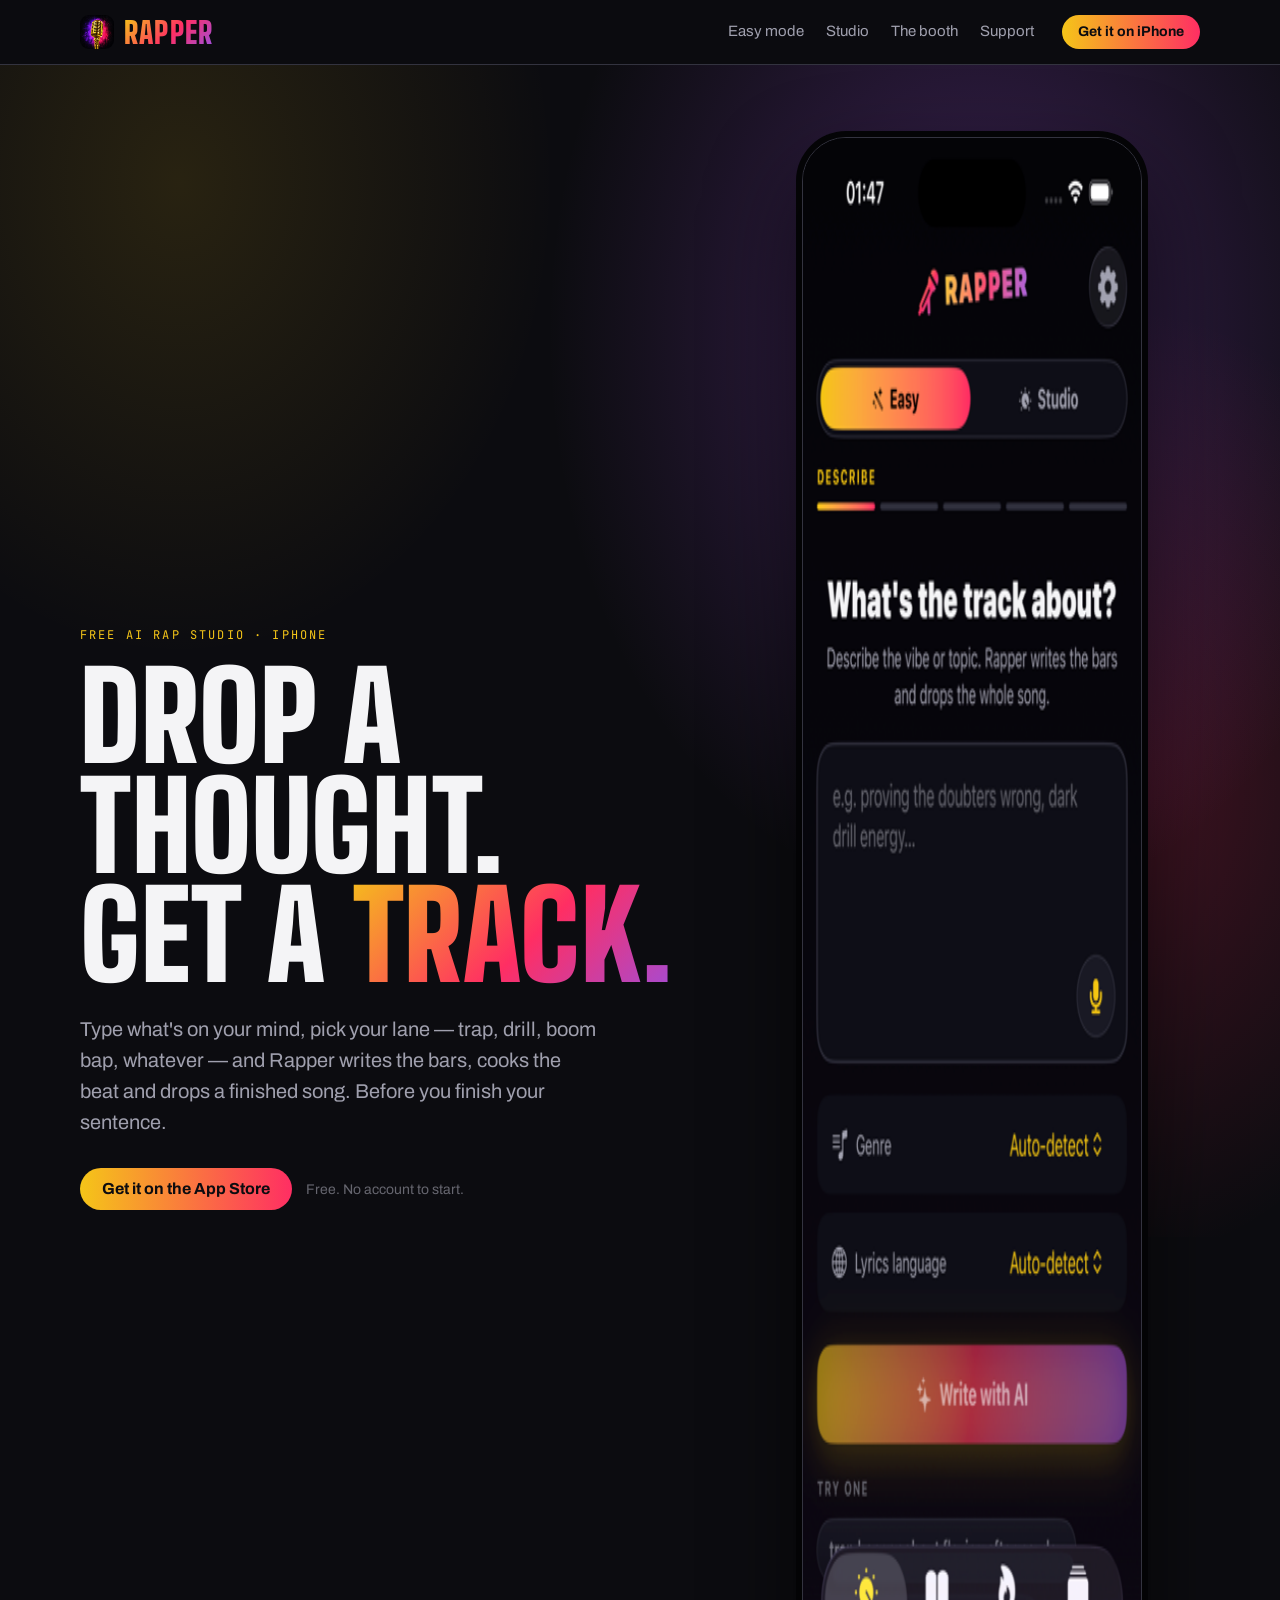
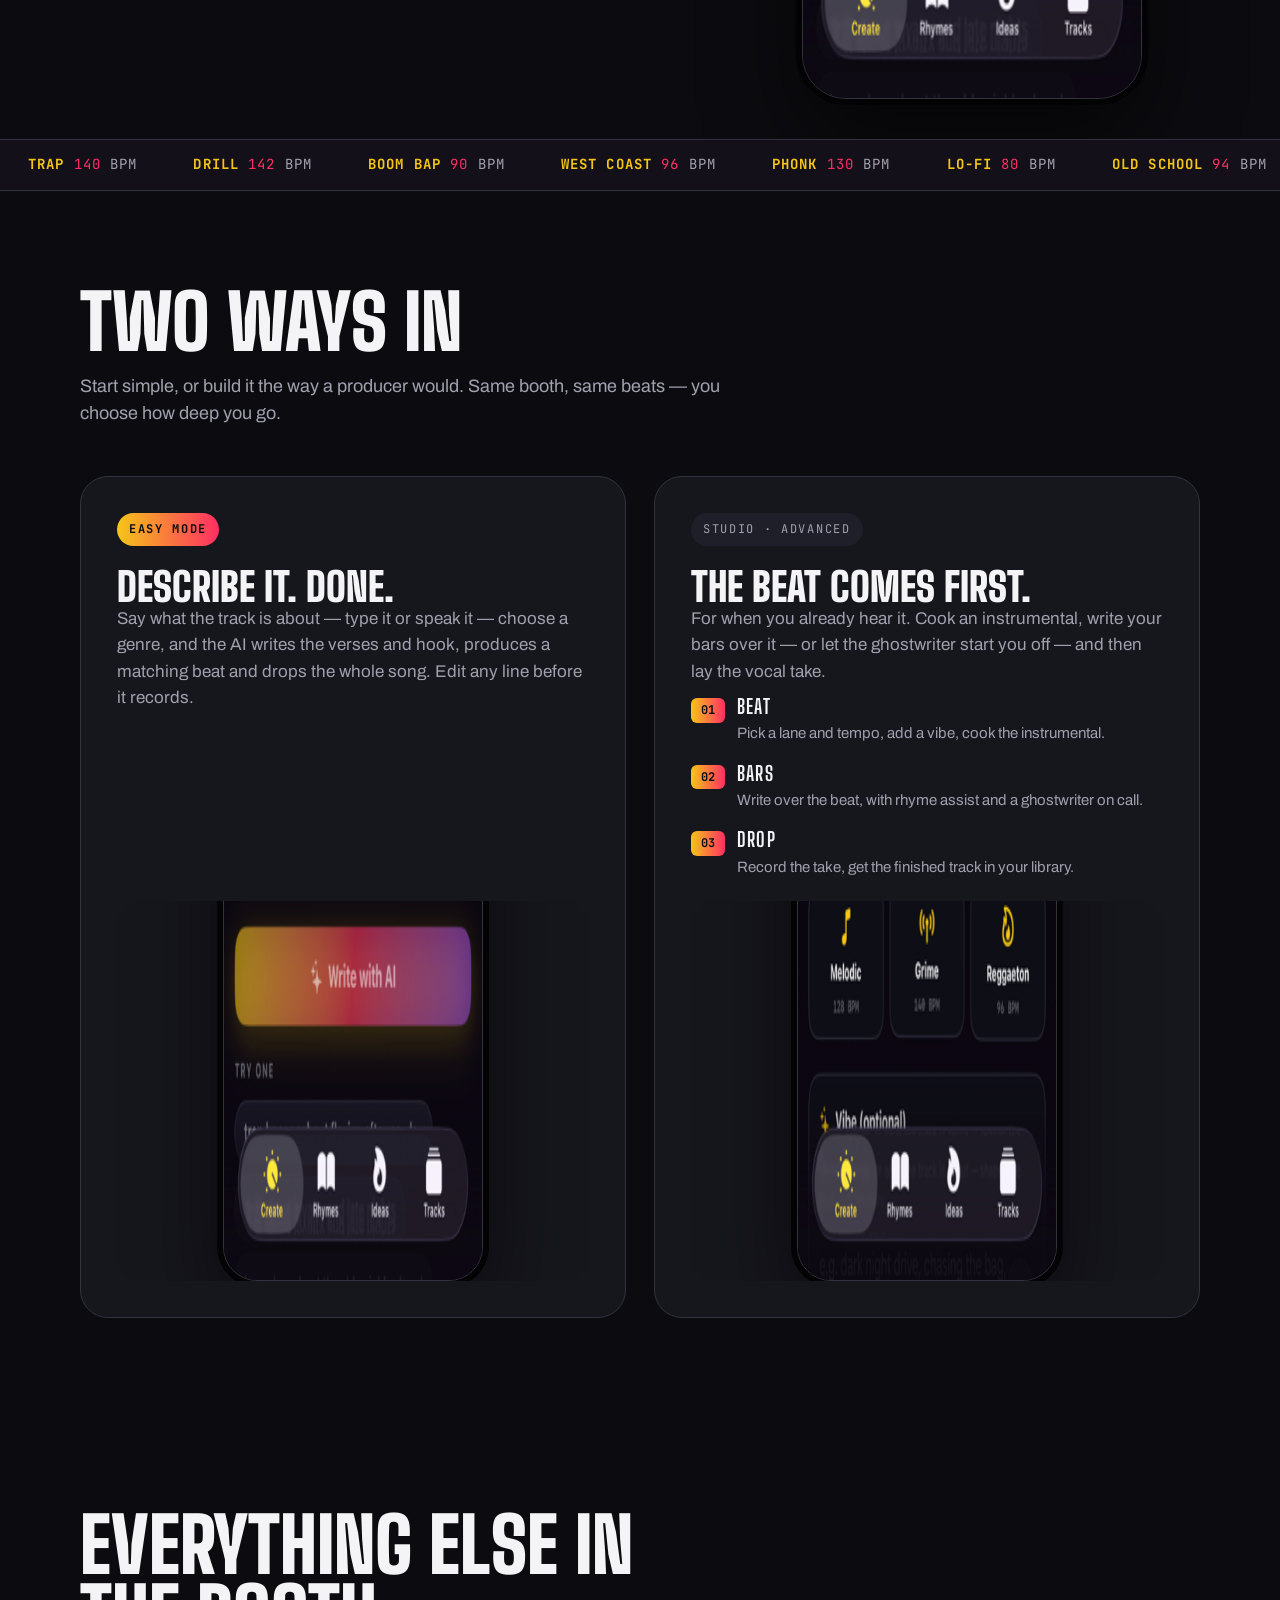
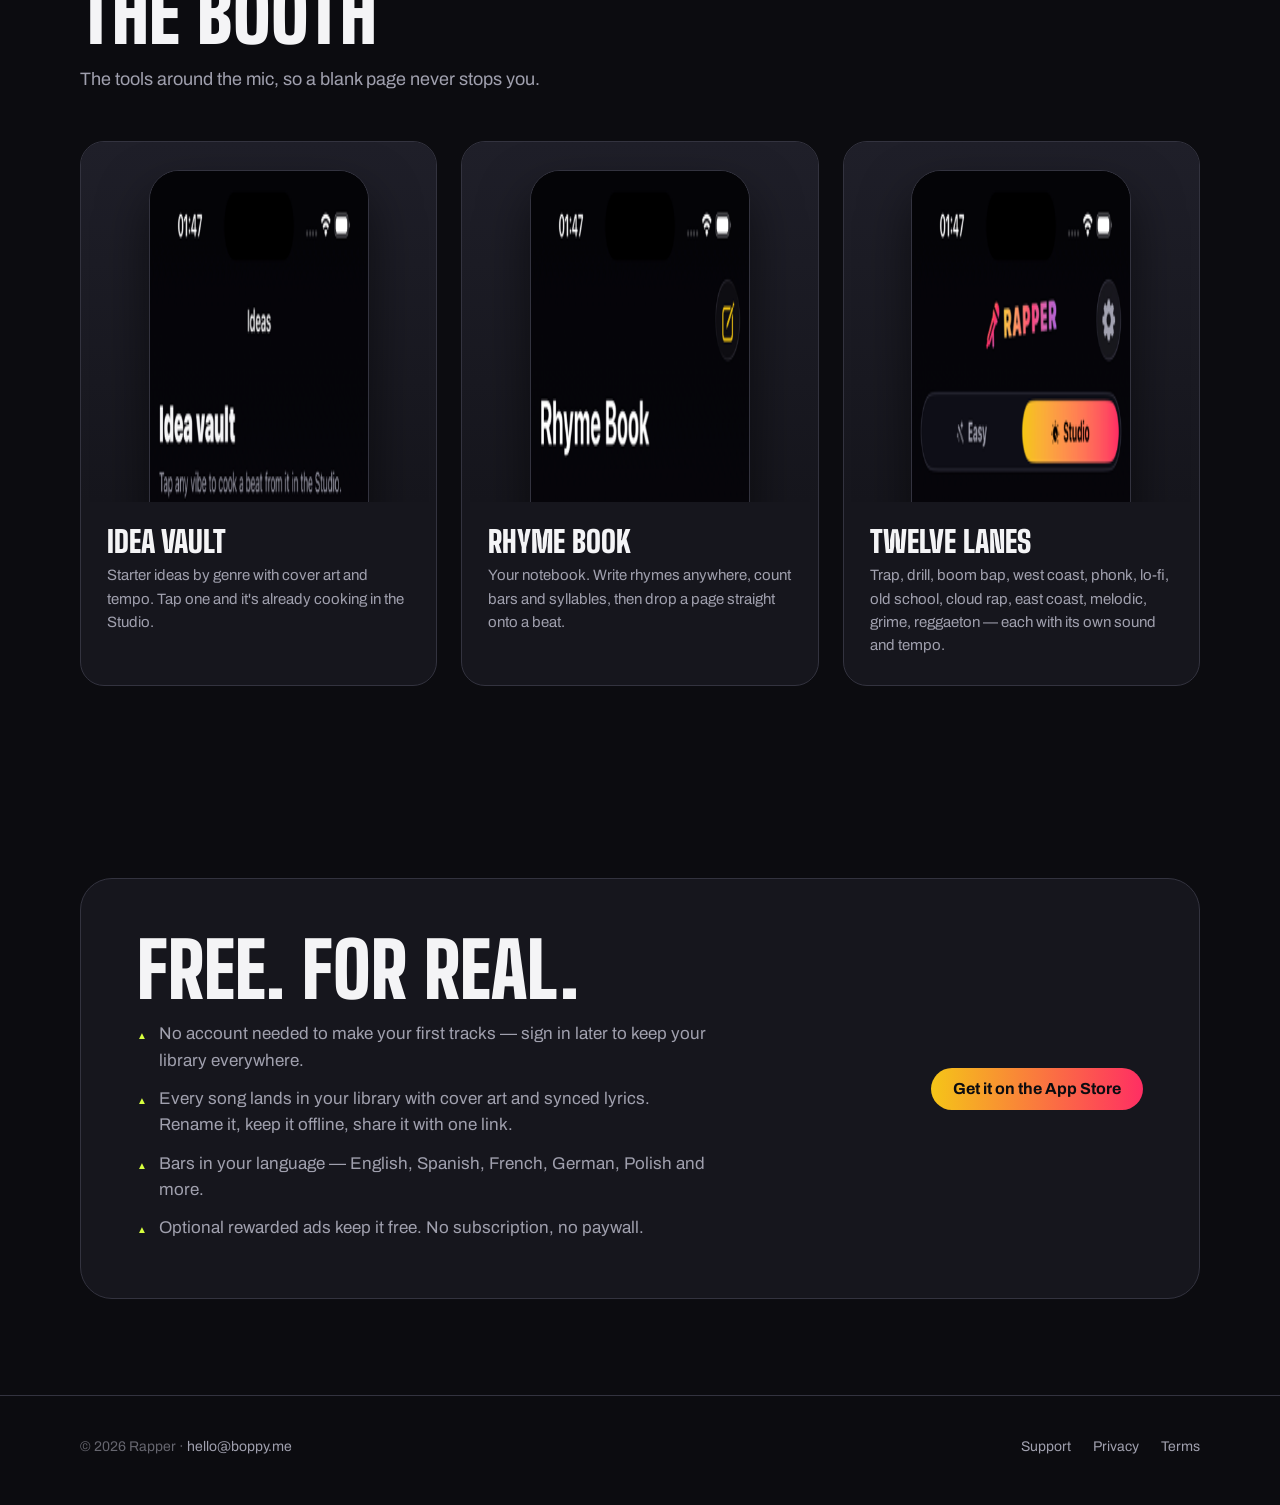
==== index.html @ 1fb48055 "rapper.studio — landing, privacy, terms, support Co-Authored-By: Claude Fable 5 <noreply@anthropic.c" ====
<!doctype html>
<html lang="en">
<head>
<meta charset="utf-8">
<meta name="viewport" content="width=device-width, initial-scale=1">
<title>Rapper — Drop a thought, get a rap song. Free AI rap studio for iPhone</title>
<meta name="description" content="Rapper turns any idea into a finished rap track — bars written, beat produced, ready to play — in seconds. Trap, drill, boom bap and more. Free on iPhone, no account needed.">
<link rel="canonical" href="https://rapper.studio/">
<meta property="og:title" content="Rapper — Drop a thought, get a rap song">
<meta property="og:description" content="AI rap studio for iPhone. Describe a vibe, pick a genre, get a finished track. Free.">
<meta property="og:image" content="https://rapper.studio/assets/icon-512.png">
<meta property="og:url" content="https://rapper.studio/">
<meta name="theme-color" content="#0C0C10">
<link rel="icon" href="/assets/favicon.png" type="image/png">
<link rel="apple-touch-icon" href="/assets/apple-touch-icon.png">
<link rel="preconnect" href="https://fonts.googleapis.com">
<link rel="preconnect" href="https://fonts.gstatic.com" crossorigin>
<link href="https://fonts.googleapis.com/css2?family=Big+Shoulders+Display:wght@900&family=Archivo:wght@400;700&family=JetBrains+Mono:wght@400;700&display=swap" rel="stylesheet">
<link rel="stylesheet" href="/style.css">
</head>
<body>

<header class="nav">
  <div class="wrap">
    <a class="wordmark" href="/"><img src="/assets/favicon.png" alt="" width="34" height="34"><span>RAPPER</span></a>
    <nav class="nav-links">
      <a href="#easy">Easy mode</a>
      <a href="#studio">Studio</a>
      <a href="#booth">The booth</a>
      <a href="/support.html">Support</a>
    </nav>
    <a class="btn small" href="https://apps.apple.com/app/id6785290009">Get it on iPhone</a>
  </div>
</header>

<main>
  <section class="hero">
    <div class="wrap">
      <div>
        <p class="eyebrow">Free AI rap studio · iPhone</p>
        <h1>Drop a thought.<br>Get a <em>track.</em></h1>
        <p class="lede">Type what's on your mind, pick your lane — trap, drill, boom bap, whatever — and Rapper writes the bars, cooks the beat and drops a finished song. Before you finish your sentence.</p>
        <div class="cta-row">
          <a class="btn" href="https://apps.apple.com/app/id6785290009">Get it on the App Store</a>
          <span class="cta-note">Free. No account to start.</span>
        </div>
      </div>
      <div class="phone"><img src="/assets/shots/easy.png" alt="Rapper's Easy mode: describe the track, pick a genre, tap Write with AI" width="720" height="1560"></div>
    </div>
  </section>

  <div class="ticker" aria-hidden="true">
    <div class="ticker-track">
      <span><b>Trap</b> <i>140</i> BPM</span><span><b>Drill</b> <i>142</i> BPM</span><span><b>Boom Bap</b> <i>90</i> BPM</span><span><b>West Coast</b> <i>96</i> BPM</span><span><b>Phonk</b> <i>130</i> BPM</span><span><b>Lo-fi</b> <i>80</i> BPM</span><span><b>Old School</b> <i>94</i> BPM</span><span><b>Cloud Rap</b> <i>130</i> BPM</span><span><b>East Coast</b> <i>92</i> BPM</span><span><b>Melodic</b> <i>128</i> BPM</span><span><b>Grime</b> <i>140</i> BPM</span><span><b>Reggaeton</b> <i>96</i> BPM</span>
      <span><b>Trap</b> <i>140</i> BPM</span><span><b>Drill</b> <i>142</i> BPM</span><span><b>Boom Bap</b> <i>90</i> BPM</span><span><b>West Coast</b> <i>96</i> BPM</span><span><b>Phonk</b> <i>130</i> BPM</span><span><b>Lo-fi</b> <i>80</i> BPM</span><span><b>Old School</b> <i>94</i> BPM</span><span><b>Cloud Rap</b> <i>130</i> BPM</span><span><b>East Coast</b> <i>92</i> BPM</span><span><b>Melodic</b> <i>128</i> BPM</span><span><b>Grime</b> <i>140</i> BPM</span><span><b>Reggaeton</b> <i>96</i> BPM</span>
    </div>
  </div>

  <section id="easy">
    <div class="wrap">
      <div class="section-head">
        <h2>Two ways in</h2>
        <p>Start simple, or build it the way a producer would. Same booth, same beats — you choose how deep you go.</p>
      </div>
      <div class="modes">
        <article class="mode">
          <span class="tag hot">Easy mode</span>
          <div>
            <h3>Describe it. Done.</h3>
            <p>Say what the track is about — type it or speak it — choose a genre, and the AI writes the verses and hook, produces a matching beat and drops the whole song. Edit any line before it records.</p>
          </div>
          <div class="mode-shot"><div class="phone"><img src="/assets/shots/easy.png" alt="Easy mode describe screen" width="720" height="1560" loading="lazy"></div></div>
        </article>
        <article class="mode" id="studio">
          <span class="tag">Studio · advanced</span>
          <div>
            <h3>The beat comes first.</h3>
            <p>For when you already hear it. Cook an instrumental, write your bars over it — or let the ghostwriter start you off — and then lay the vocal take.</p>
            <ol class="stages">
              <li><span class="num">01</span><div><b>Beat</b><span>Pick a lane and tempo, add a vibe, cook the instrumental.</span></div></li>
              <li><span class="num">02</span><div><b>Bars</b><span>Write over the beat, with rhyme assist and a ghostwriter on call.</span></div></li>
              <li><span class="num">03</span><div><b>Drop</b><span>Record the take, get the finished track in your library.</span></div></li>
            </ol>
          </div>
          <div class="mode-shot"><div class="phone"><img src="/assets/shots/studio.png" alt="Studio: pick your beat, twelve genres with tempos" width="720" height="1560" loading="lazy"></div></div>
        </article>
      </div>
    </div>
  </section>

  <section id="booth">
    <div class="wrap">
      <div class="section-head">
        <h2>Everything else in the booth</h2>
        <p>The tools around the mic, so a blank page never stops you.</p>
      </div>
      <div class="booth">
        <article class="card">
          <div class="shot"><div class="phone"><img src="/assets/shots/ideas.png" alt="Idea vault with starter ideas by genre" width="720" height="1560" loading="lazy"></div></div>
          <div class="body"><h3>Idea vault</h3><p>Starter ideas by genre with cover art and tempo. Tap one and it's already cooking in the Studio.</p></div>
        </article>
        <article class="card">
          <div class="shot"><div class="phone"><img src="/assets/shots/rhymes.png" alt="Rhyme Book notebook" width="720" height="1560" loading="lazy"></div></div>
          <div class="body"><h3>Rhyme Book</h3><p>Your notebook. Write rhymes anywhere, count bars and syllables, then drop a page straight onto a beat.</p></div>
        </article>
        <article class="card">
          <div class="shot"><div class="phone"><img src="/assets/shots/studio.png" alt="Twelve genres from trap to reggaeton" width="720" height="1560" loading="lazy"></div></div>
          <div class="body"><h3>Twelve lanes</h3><p>Trap, drill, boom bap, west coast, phonk, lo-fi, old school, cloud rap, east coast, melodic, grime, reggaeton — each with its own sound and tempo.</p></div>
        </article>
      </div>
    </div>
  </section>

  <section>
    <div class="wrap">
      <div class="free">
        <div>
          <h2>Free. For real.</h2>
          <ul>
            <li>No account needed to make your first tracks — sign in later to keep your library everywhere.</li>
            <li>Every song lands in your library with cover art and synced lyrics. Rename it, keep it offline, share it with one link.</li>
            <li>Bars in your language — English, Spanish, French, German, Polish and more.</li>
            <li>Optional rewarded ads keep it free. No subscription, no paywall.</li>
          </ul>
        </div>
        <div class="cta-row">
          <a class="btn" href="https://apps.apple.com/app/id6785290009">Get it on the App Store</a>
        </div>
      </div>
    </div>
  </section>
</main>

<footer>
  <div class="wrap">
    <span>© 2026 Rapper · <a href="mailto:hello@boppy.me">hello@boppy.me</a></span>
    <nav>
      <a href="/support.html">Support</a>
      <a href="/privacy.html">Privacy</a>
      <a href="/terms.html">Terms</a>
    </nav>
  </div>
</footer>

</body>
</html>
---- style.css ----
/* rapper.studio — palette lifted straight from the app's Theme.swift */
:root {
  --ink: #0C0C10;
  --ink-2: #141019;
  --surface: #16161D;
  --surface-2: #1F1F29;
  --border: #33333F;
  --gold: #F5C518;
  --magenta: #FF2E63;
  --violet: #9D4EDD;
  --lime: #D7FF3E;
  --text: #F4F4F6;
  --text-2: #A0A0AE;
  --muted: #66666F;
  --display: "Big Shoulders Display", "Arial Narrow", Impact, sans-serif;
  --body: "Archivo", "Helvetica Neue", Arial, sans-serif;
  --mono: "JetBrains Mono", "SF Mono", Menlo, monospace;
  --warm: linear-gradient(90deg, var(--gold), var(--magenta));
  --brand: linear-gradient(135deg, var(--gold), var(--magenta) 55%, var(--violet));
  --max: 1120px;
}

*, *::before, *::after { box-sizing: border-box; }
html { scroll-behavior: smooth; }
body {
  margin: 0;
  background: var(--ink);
  color: var(--text);
  font-family: var(--body);
  font-size: 17px;
  line-height: 1.55;
  -webkit-font-smoothing: antialiased;
}
a { color: inherit; }
img { max-width: 100%; display: block; }
:focus-visible { outline: 2px solid var(--gold); outline-offset: 3px; border-radius: 4px; }

.wrap { width: min(var(--max), calc(100% - 40px)); margin: 0 auto; }

/* ---------- nav ---------- */
.nav {
  position: sticky; top: 0; z-index: 10;
  background: color-mix(in srgb, var(--ink) 82%, transparent);
  backdrop-filter: blur(14px);
  border-bottom: 1px solid var(--border);
}
.nav .wrap { display: flex; align-items: center; gap: 28px; height: 64px; }
.wordmark {
  display: inline-flex; align-items: center; gap: 10px;
  text-decoration: none; font-family: var(--display); font-weight: 900;
  font-size: 30px; letter-spacing: 0.04em; line-height: 1;
}
.wordmark img { width: 34px; height: 34px; border-radius: 9px; }
.wordmark span {
  background: var(--brand); -webkit-background-clip: text; background-clip: text; color: transparent;
}
.nav-links { display: flex; gap: 22px; margin-left: auto; font-size: 15px; color: var(--text-2); }
.nav-links a { text-decoration: none; }
.nav-links a:hover { color: var(--text); }
.btn {
  display: inline-flex; align-items: center; gap: 9px;
  padding: 13px 22px; border-radius: 999px; text-decoration: none;
  font-weight: 700; font-size: 16px; line-height: 1; color: #0C0C10;
  background: var(--warm); border: 0; cursor: pointer;
  transition: transform .15s ease, box-shadow .15s ease;
}
.btn:hover { transform: translateY(-1px); box-shadow: 0 10px 30px rgba(255, 46, 99, .28); }
.btn.small { padding: 10px 16px; font-size: 14px; }
.btn.ghost { background: var(--surface-2); color: var(--text); border: 1px solid var(--border); }
.btn.ghost:hover { box-shadow: none; border-color: var(--text-2); }

/* ---------- hero ---------- */
.hero { position: relative; overflow: hidden; padding: 72px 0 40px; }
.hero::before {
  content: ""; position: absolute; inset: -20% -10% auto -10%; height: 90%;
  background:
    radial-gradient(40% 55% at 72% 40%, rgba(157, 78, 221, .32), transparent 70%),
    radial-gradient(30% 45% at 82% 70%, rgba(255, 46, 99, .22), transparent 70%),
    radial-gradient(35% 45% at 20% 30%, rgba(245, 197, 24, .12), transparent 70%);
  pointer-events: none;
}
.hero .wrap { position: relative; display: grid; grid-template-columns: 1.15fr .85fr; gap: 48px; align-items: center; }
.eyebrow {
  font-family: var(--mono); font-size: 12px; letter-spacing: .18em; text-transform: uppercase;
  color: var(--gold); margin: 0 0 18px;
}
h1 {
  font-family: var(--display); font-weight: 900; text-transform: uppercase;
  font-size: clamp(64px, 9.5vw, 128px); line-height: .9; letter-spacing: .005em; margin: 0 0 24px;
}
h1 em { font-style: normal; background: var(--brand); -webkit-background-clip: text; background-clip: text; color: transparent; }
.lede { font-size: 20px; color: var(--text-2); max-width: 520px; margin: 0 0 30px; }
.cta-row { display: flex; flex-wrap: wrap; align-items: center; gap: 14px; }
.cta-note { font-size: 14px; color: var(--muted); }
.phone {
  width: min(340px, 100%); margin: 0 auto; border-radius: 44px; overflow: hidden;
  border: 1px solid var(--border); box-shadow: 0 40px 90px rgba(0,0,0,.6), 0 0 0 6px #050507;
  background: #050507;
}
.hero .phone { animation: float 7s ease-in-out infinite; }
@keyframes float { 0%, 100% { transform: translateY(0) rotate(-1.2deg); } 50% { transform: translateY(-12px) rotate(-1.2deg); } }

/* ---------- ticker (signature) ---------- */
.ticker {
  border-top: 1px solid var(--border); border-bottom: 1px solid var(--border);
  overflow: hidden; white-space: nowrap; padding: 14px 0;
  font-family: var(--mono); font-size: 14px; letter-spacing: .08em; text-transform: uppercase;
  background: var(--ink-2);
}
.ticker-track { display: inline-flex; gap: 0; animation: slide 46s linear infinite; }
.ticker span { display: inline-block; padding: 0 28px; color: var(--text-2); }
.ticker b { color: var(--gold); font-weight: 700; }
.ticker i { font-style: normal; color: var(--magenta); }
@keyframes slide { to { transform: translateX(-50%); } }

/* ---------- sections ---------- */
section { padding: 96px 0; }
.section-head { max-width: 640px; margin-bottom: 48px; }
h2 {
  font-family: var(--display); font-weight: 900; text-transform: uppercase;
  font-size: clamp(44px, 6vw, 76px); line-height: .92; margin: 0 0 16px;
}
.section-head p { color: var(--text-2); font-size: 18px; margin: 0; }

/* two ways in */
.modes { display: grid; grid-template-columns: 1fr 1fr; gap: 28px; }
.mode {
  background: var(--surface); border: 1px solid var(--border); border-radius: 28px;
  padding: 36px; display: grid; grid-template-rows: auto 1fr auto; gap: 22px;
}
.mode .tag {
  display: inline-flex; align-items: center; gap: 8px; width: max-content;
  font-family: var(--mono); font-size: 12px; letter-spacing: .14em; text-transform: uppercase;
  padding: 7px 12px; border-radius: 999px; background: var(--surface-2); color: var(--text-2);
}
.mode .tag.hot { background: var(--warm); color: #0C0C10; font-weight: 700; }
.mode h3 { font-family: var(--display); font-weight: 900; text-transform: uppercase; font-size: 40px; line-height: .95; margin: 0; }
.mode p { color: var(--text-2); margin: 0; }
.stages { list-style: none; padding: 0; margin: 6px 0 0; display: grid; gap: 12px; }
.stages li { display: grid; grid-template-columns: 34px 1fr; gap: 12px; align-items: baseline; }
.stages .num {
  font-family: var(--mono); font-size: 12px; font-weight: 700; padding: 3px 6px; border-radius: 6px;
  background: var(--warm); color: #0C0C10; text-align: center;
}
.stages b { font-family: var(--display); font-size: 20px; letter-spacing: .06em; text-transform: uppercase; }
.stages span { display: block; color: var(--text-2); font-size: 15px; }
.mode .phone { width: min(260px, 100%); border-radius: 34px; margin-top: 8px; }
.mode-shot { display: flex; justify-content: center; align-items: flex-end; overflow: hidden; max-height: 380px; border-radius: 24px; }

/* booth */
.booth { display: grid; grid-template-columns: repeat(3, 1fr); gap: 24px; }
.card { background: var(--surface); border: 1px solid var(--border); border-radius: 24px; overflow: hidden; }
.card .shot { height: 360px; overflow: hidden; display: flex; justify-content: center; align-items: flex-start; padding: 28px 28px 0; background: linear-gradient(180deg, var(--surface-2), var(--surface)); }
.card .phone { width: 220px; border-radius: 30px; box-shadow: 0 24px 50px rgba(0,0,0,.55); }
.card .body { padding: 24px 26px 28px; }
.card h3 { font-family: var(--display); font-weight: 900; text-transform: uppercase; font-size: 30px; margin: 0 0 8px; line-height: 1; }
.card p { color: var(--text-2); margin: 0; font-size: 15px; }

/* free block */
.free { background: var(--surface); border: 1px solid var(--border); border-radius: 32px; padding: 56px; display: grid; grid-template-columns: 1.2fr .8fr; gap: 40px; align-items: center; }
.free ul { list-style: none; padding: 0; margin: 0; display: grid; gap: 12px; }
.free li { display: flex; gap: 12px; align-items: flex-start; color: var(--text-2); }
.free li::before { content: "▲"; color: var(--lime); font-size: 10px; margin-top: 7px; }
.free .cta-row { justify-content: flex-end; }

/* legal + support prose */
.prose { max-width: 760px; padding: 64px 0 96px; }
.prose h1 { font-size: clamp(48px, 7vw, 84px); margin-bottom: 8px; }
.prose .meta { font-family: var(--mono); font-size: 13px; color: var(--muted); letter-spacing: .1em; text-transform: uppercase; margin-bottom: 40px; }
.prose h2 { font-size: 30px; margin: 44px 0 12px; }
.prose h3 { font-size: 19px; margin: 24px 0 8px; }
.prose p, .prose li { color: var(--text-2); }
.prose strong { color: var(--text); }
.prose a { color: var(--gold); }
.prose table { width: 100%; border-collapse: collapse; font-size: 15px; }
.prose td { padding: 10px 0; border-bottom: 1px solid var(--border); color: var(--text-2); vertical-align: top; }
.prose td:first-child { color: var(--text); width: 45%; padding-right: 16px; }
.prose ul { padding-left: 22px; }
.prose li { margin: 6px 0; }
.faq details { border-top: 1px solid var(--border); padding: 18px 0; }
.faq details:last-child { border-bottom: 1px solid var(--border); }
.faq summary { cursor: pointer; font-weight: 700; color: var(--text); font-size: 18px; list-style: none; display: flex; justify-content: space-between; gap: 16px; }
.faq summary::after { content: "+"; color: var(--gold); font-family: var(--mono); }
.faq details[open] summary::after { content: "–"; }
.faq details p { margin: 12px 0 0; }

/* footer */
footer { border-top: 1px solid var(--border); padding: 40px 0 48px; color: var(--muted); font-size: 14px; }
footer .wrap { display: flex; flex-wrap: wrap; gap: 20px 32px; align-items: center; }
footer nav { display: flex; gap: 22px; margin-left: auto; }
footer a { text-decoration: none; color: var(--text-2); }
footer a:hover { color: var(--text); }

/* ---------- responsive ---------- */
@media (max-width: 900px) {
  .hero .wrap { grid-template-columns: 1fr; gap: 40px; }
  .hero { padding-top: 48px; }
  .modes, .booth { grid-template-columns: 1fr; }
  .free { grid-template-columns: 1fr; padding: 36px; }
  .free .cta-row { justify-content: flex-start; }
  .nav-links { display: none; }
  section { padding: 72px 0; }
}
@media (prefers-reduced-motion: reduce) {
  .hero .phone, .ticker-track { animation: none; }
  html { scroll-behavior: auto; }
}
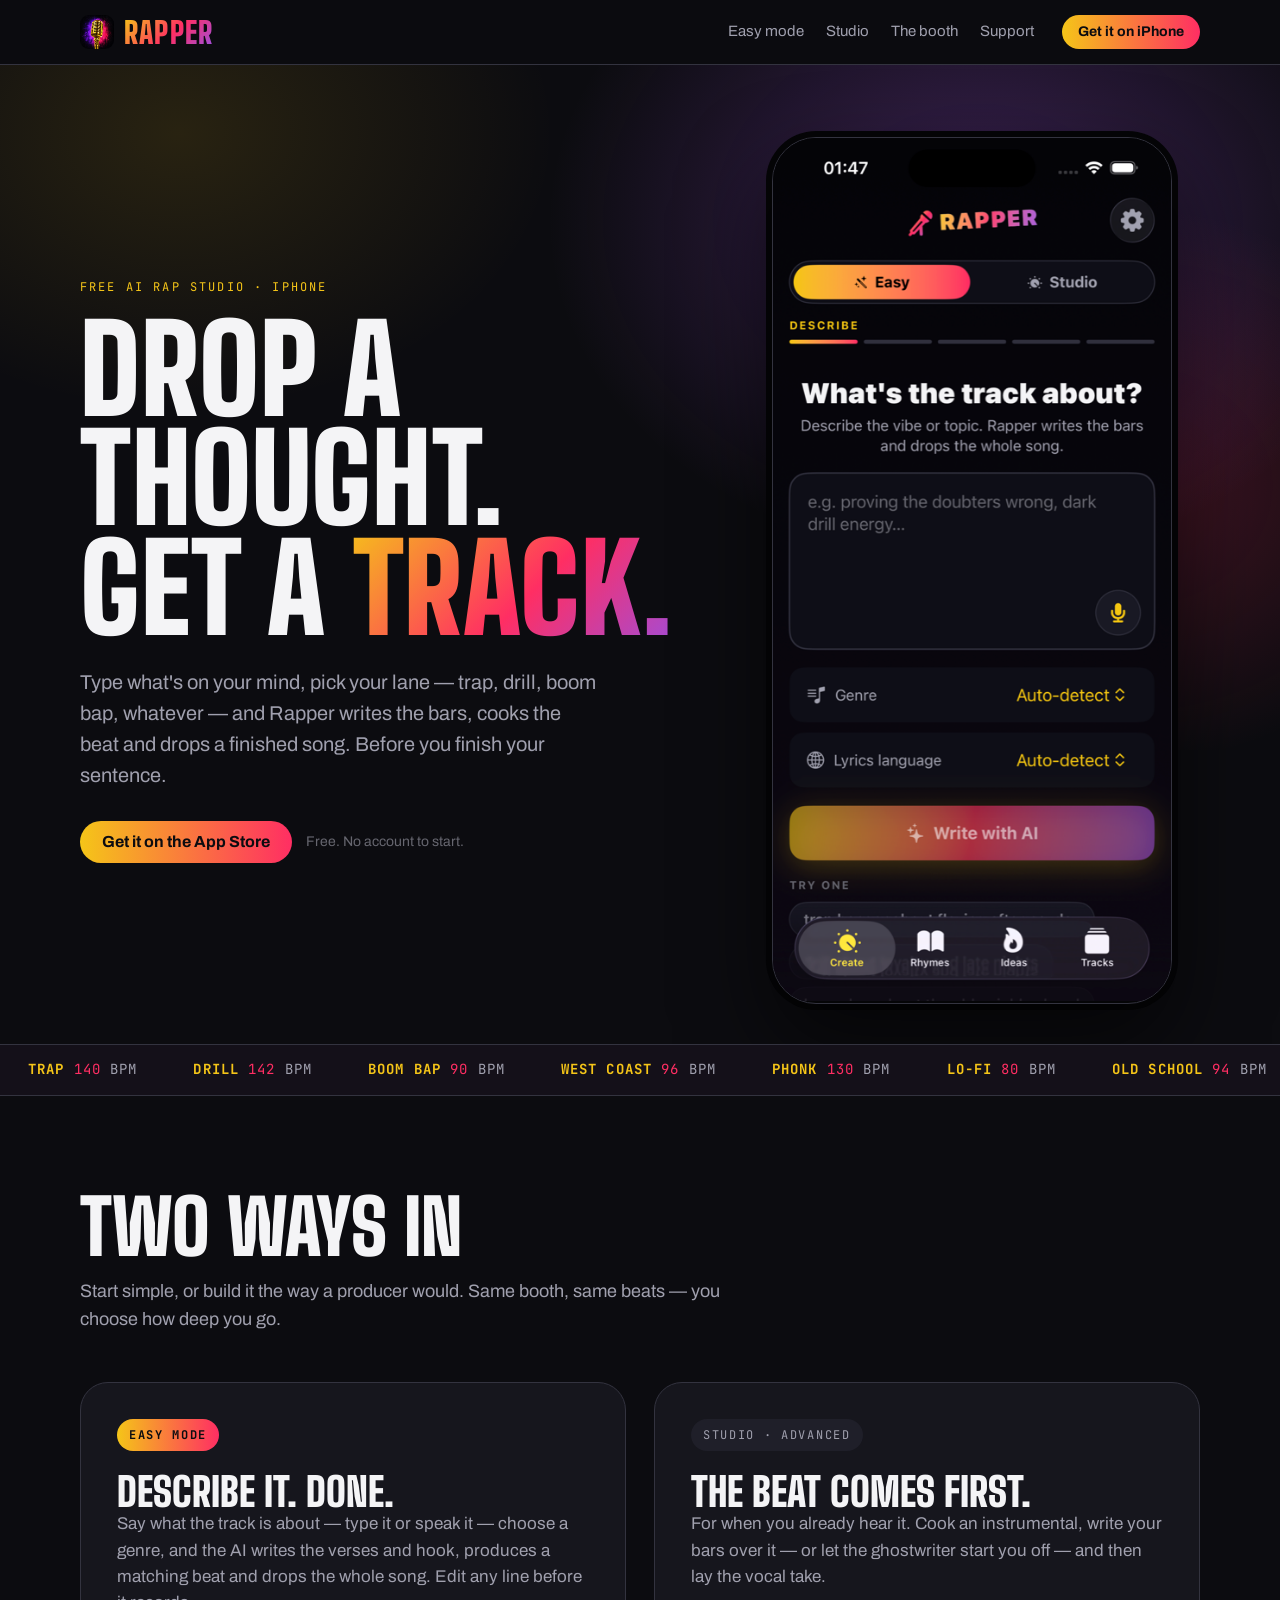
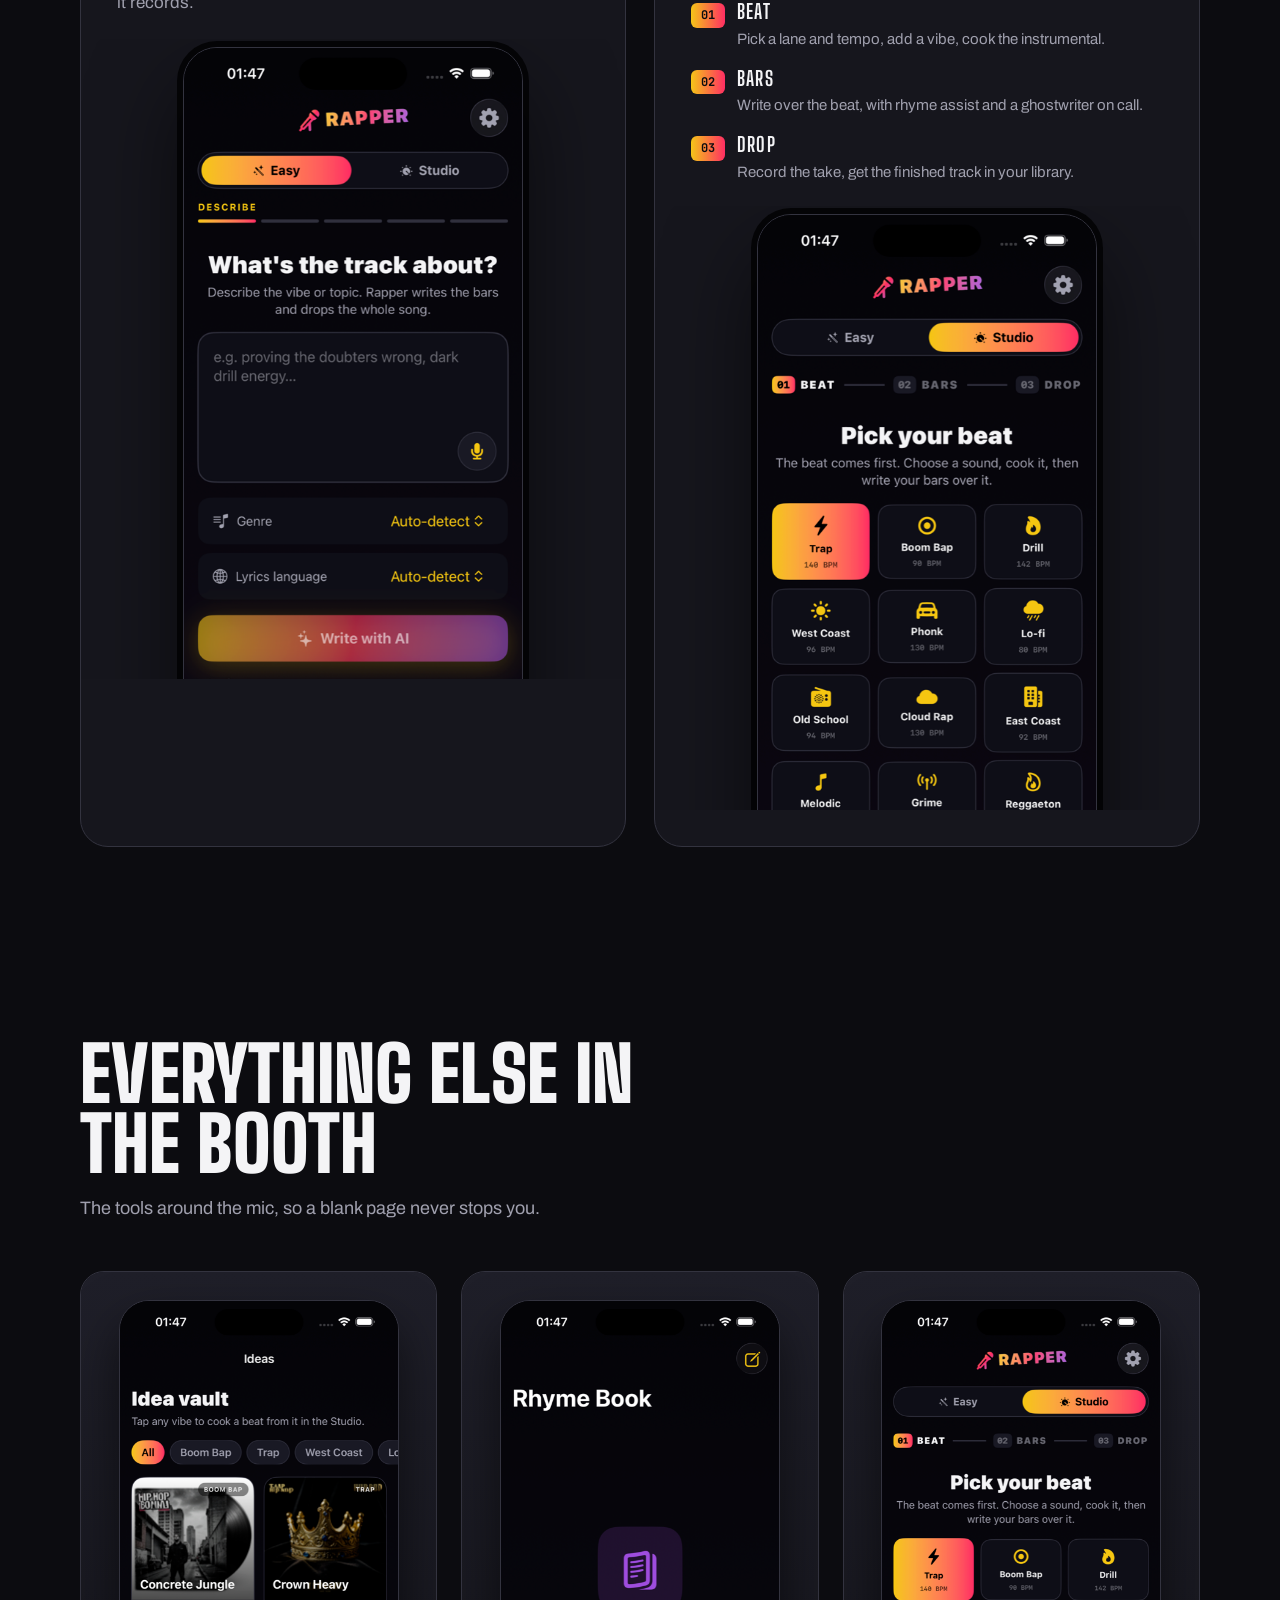
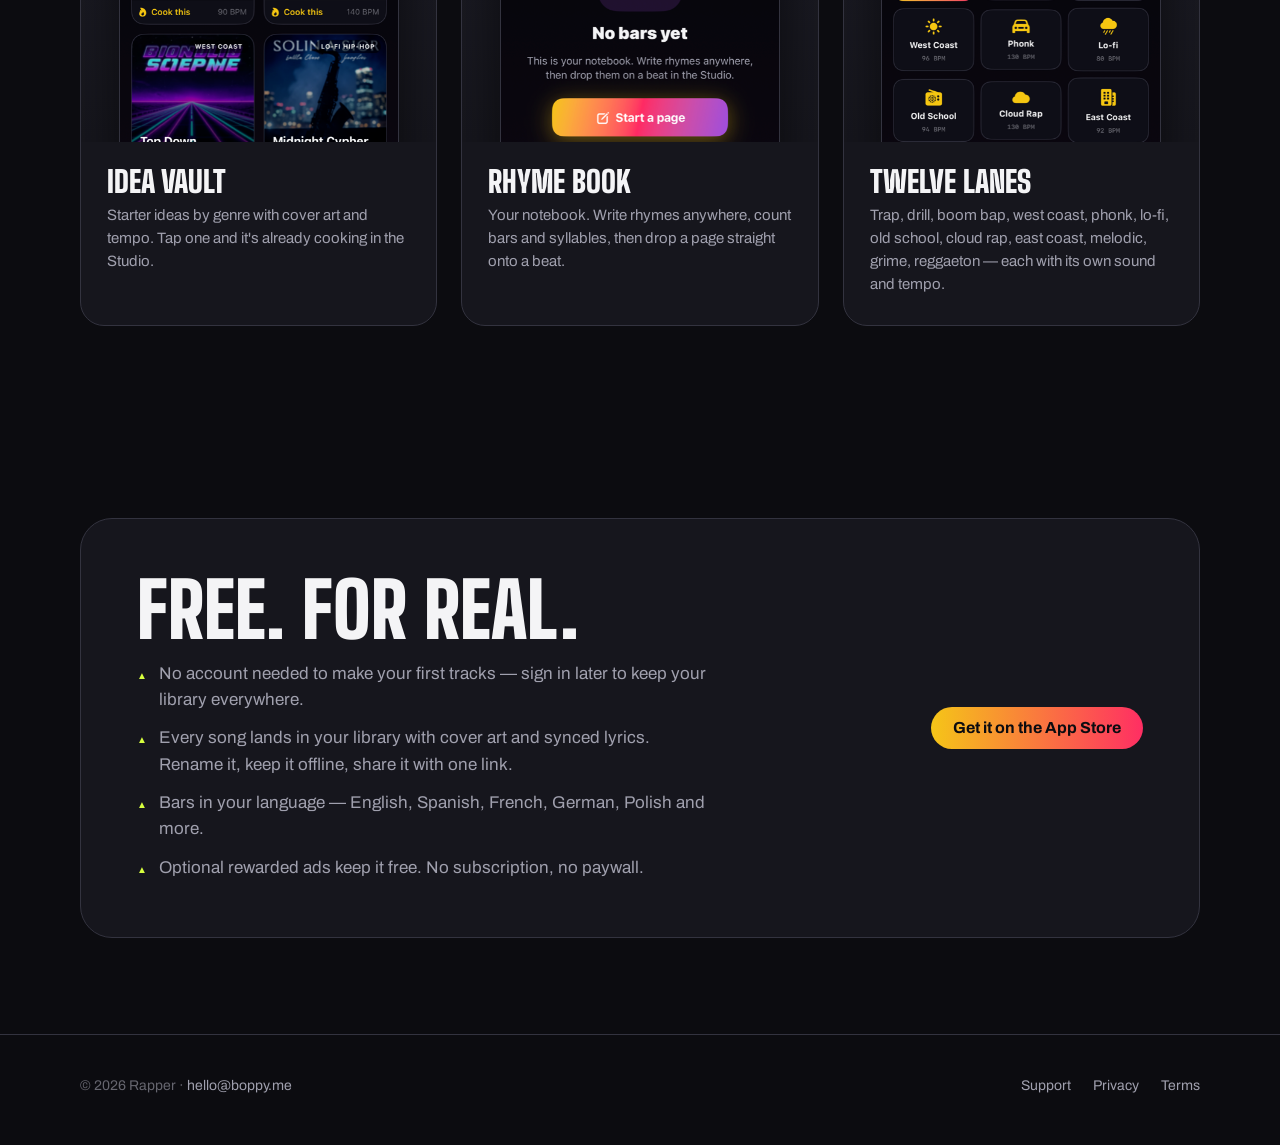
==== commit 6d3d9f74: "Sharper, correctly proportioned phone screenshots; tighter cards" ====
--- a/index.html
+++ b/index.html
@@ -45,7 +45,7 @@
           <span class="cta-note">Free. No account to start.</span>
         </div>
       </div>
-      <div class="phone"><img src="/assets/shots/easy.png" alt="Rapper's Easy mode: describe the track, pick a genre, tap Write with AI" width="720" height="1560"></div>
+      <div class="phone"><img src="/assets/shots/easy.png" alt="Rapper's Easy mode: describe the track, pick a genre, tap Write with AI" width="1000" height="2168"></div>
     </div>
   </section>
 
@@ -69,7 +69,7 @@
             <h3>Describe it. Done.</h3>
             <p>Say what the track is about — type it or speak it — choose a genre, and the AI writes the verses and hook, produces a matching beat and drops the whole song. Edit any line before it records.</p>
           </div>
-          <div class="mode-shot"><div class="phone"><img src="/assets/shots/easy.png" alt="Easy mode describe screen" width="720" height="1560" loading="lazy"></div></div>
+          <div class="mode-shot"><div class="phone"><img src="/assets/shots/easy.png" alt="Easy mode describe screen" width="1000" height="2168" loading="lazy"></div></div>
         </article>
         <article class="mode" id="studio">
           <span class="tag">Studio · advanced</span>
@@ -82,7 +82,7 @@
               <li><span class="num">03</span><div><b>Drop</b><span>Record the take, get the finished track in your library.</span></div></li>
             </ol>
           </div>
-          <div class="mode-shot"><div class="phone"><img src="/assets/shots/studio.png" alt="Studio: pick your beat, twelve genres with tempos" width="720" height="1560" loading="lazy"></div></div>
+          <div class="mode-shot"><div class="phone"><img src="/assets/shots/studio.png" alt="Studio: pick your beat, twelve genres with tempos" width="1000" height="2168" loading="lazy"></div></div>
         </article>
       </div>
     </div>
@@ -96,15 +96,15 @@
       </div>
       <div class="booth">
         <article class="card">
-          <div class="shot"><div class="phone"><img src="/assets/shots/ideas.png" alt="Idea vault with starter ideas by genre" width="720" height="1560" loading="lazy"></div></div>
+          <div class="shot"><div class="phone"><img src="/assets/shots/ideas.png" alt="Idea vault with starter ideas by genre" width="1000" height="2168" loading="lazy"></div></div>
           <div class="body"><h3>Idea vault</h3><p>Starter ideas by genre with cover art and tempo. Tap one and it's already cooking in the Studio.</p></div>
         </article>
         <article class="card">
-          <div class="shot"><div class="phone"><img src="/assets/shots/rhymes.png" alt="Rhyme Book notebook" width="720" height="1560" loading="lazy"></div></div>
+          <div class="shot"><div class="phone"><img src="/assets/shots/rhymes.png" alt="Rhyme Book notebook" width="1000" height="2168" loading="lazy"></div></div>
           <div class="body"><h3>Rhyme Book</h3><p>Your notebook. Write rhymes anywhere, count bars and syllables, then drop a page straight onto a beat.</p></div>
         </article>
         <article class="card">
-          <div class="shot"><div class="phone"><img src="/assets/shots/studio.png" alt="Twelve genres from trap to reggaeton" width="720" height="1560" loading="lazy"></div></div>
+          <div class="shot"><div class="phone"><img src="/assets/shots/studio.png" alt="Twelve genres from trap to reggaeton" width="1000" height="2168" loading="lazy"></div></div>
           <div class="body"><h3>Twelve lanes</h3><p>Trap, drill, boom bap, west coast, phonk, lo-fi, old school, cloud rap, east coast, melodic, grime, reggaeton — each with its own sound and tempo.</p></div>
         </article>
       </div>
--- a/style.css
+++ b/style.css
@@ -32,7 +32,7 @@
   -webkit-font-smoothing: antialiased;
 }
 a { color: inherit; }
-img { max-width: 100%; display: block; }
+img { max-width: 100%; height: auto; display: block; }
 :focus-visible { outline: 2px solid var(--gold); outline-offset: 3px; border-radius: 4px; }
 
 .wrap { width: min(var(--max), calc(100% - 40px)); margin: 0 auto; }
@@ -93,7 +93,7 @@
 .cta-row { display: flex; flex-wrap: wrap; align-items: center; gap: 14px; }
 .cta-note { font-size: 14px; color: var(--muted); }
 .phone {
-  width: min(340px, 100%); margin: 0 auto; border-radius: 44px; overflow: hidden;
+  width: min(400px, 100%); aspect-ratio: 1000 / 2168; overflow: hidden; margin: 0 auto; border-radius: 44px; overflow: hidden;
   border: 1px solid var(--border); box-shadow: 0 40px 90px rgba(0,0,0,.6), 0 0 0 6px #050507;
   background: #050507;
 }
@@ -126,7 +126,7 @@
 .modes { display: grid; grid-template-columns: 1fr 1fr; gap: 28px; }
 .mode {
   background: var(--surface); border: 1px solid var(--border); border-radius: 28px;
-  padding: 36px; display: grid; grid-template-rows: auto 1fr auto; gap: 22px;
+  padding: 36px; display: grid; grid-template-rows: auto auto 1fr; gap: 22px;
 }
 .mode .tag {
   display: inline-flex; align-items: center; gap: 8px; width: max-content;
@@ -144,14 +144,15 @@
 }
 .stages b { font-family: var(--display); font-size: 20px; letter-spacing: .06em; text-transform: uppercase; }
 .stages span { display: block; color: var(--text-2); font-size: 15px; }
-.mode .phone { width: min(260px, 100%); border-radius: 34px; margin-top: 8px; }
-.mode-shot { display: flex; justify-content: center; align-items: flex-end; overflow: hidden; max-height: 380px; border-radius: 24px; }
+.mode .phone { width: min(340px, 100%); border-radius: 34px; margin-top: 8px; }
+.mode-shot { display: flex; justify-content: center; align-items: flex-start; overflow: hidden; height: 100%; max-height: 640px; min-height: 420px; align-self: stretch; border-radius: 24px 24px 0 0; margin: 0 -36px -36px; padding: 0 36px; }
+.mode-shot .phone { border-radius: 34px 34px 0 0; }
 
 /* booth */
 .booth { display: grid; grid-template-columns: repeat(3, 1fr); gap: 24px; }
 .card { background: var(--surface); border: 1px solid var(--border); border-radius: 24px; overflow: hidden; }
-.card .shot { height: 360px; overflow: hidden; display: flex; justify-content: center; align-items: flex-start; padding: 28px 28px 0; background: linear-gradient(180deg, var(--surface-2), var(--surface)); }
-.card .phone { width: 220px; border-radius: 30px; box-shadow: 0 24px 50px rgba(0,0,0,.55); }
+.card .shot { height: 470px; overflow: hidden; display: flex; justify-content: center; align-items: flex-start; padding: 28px 28px 0; background: linear-gradient(180deg, var(--surface-2), var(--surface)); }
+.card .phone { width: 280px; border-radius: 30px; box-shadow: 0 24px 50px rgba(0,0,0,.55); }
 .card .body { padding: 24px 26px 28px; }
 .card h3 { font-family: var(--display); font-weight: 900; text-transform: uppercase; font-size: 30px; margin: 0 0 8px; line-height: 1; }
 .card p { color: var(--text-2); margin: 0; font-size: 15px; }
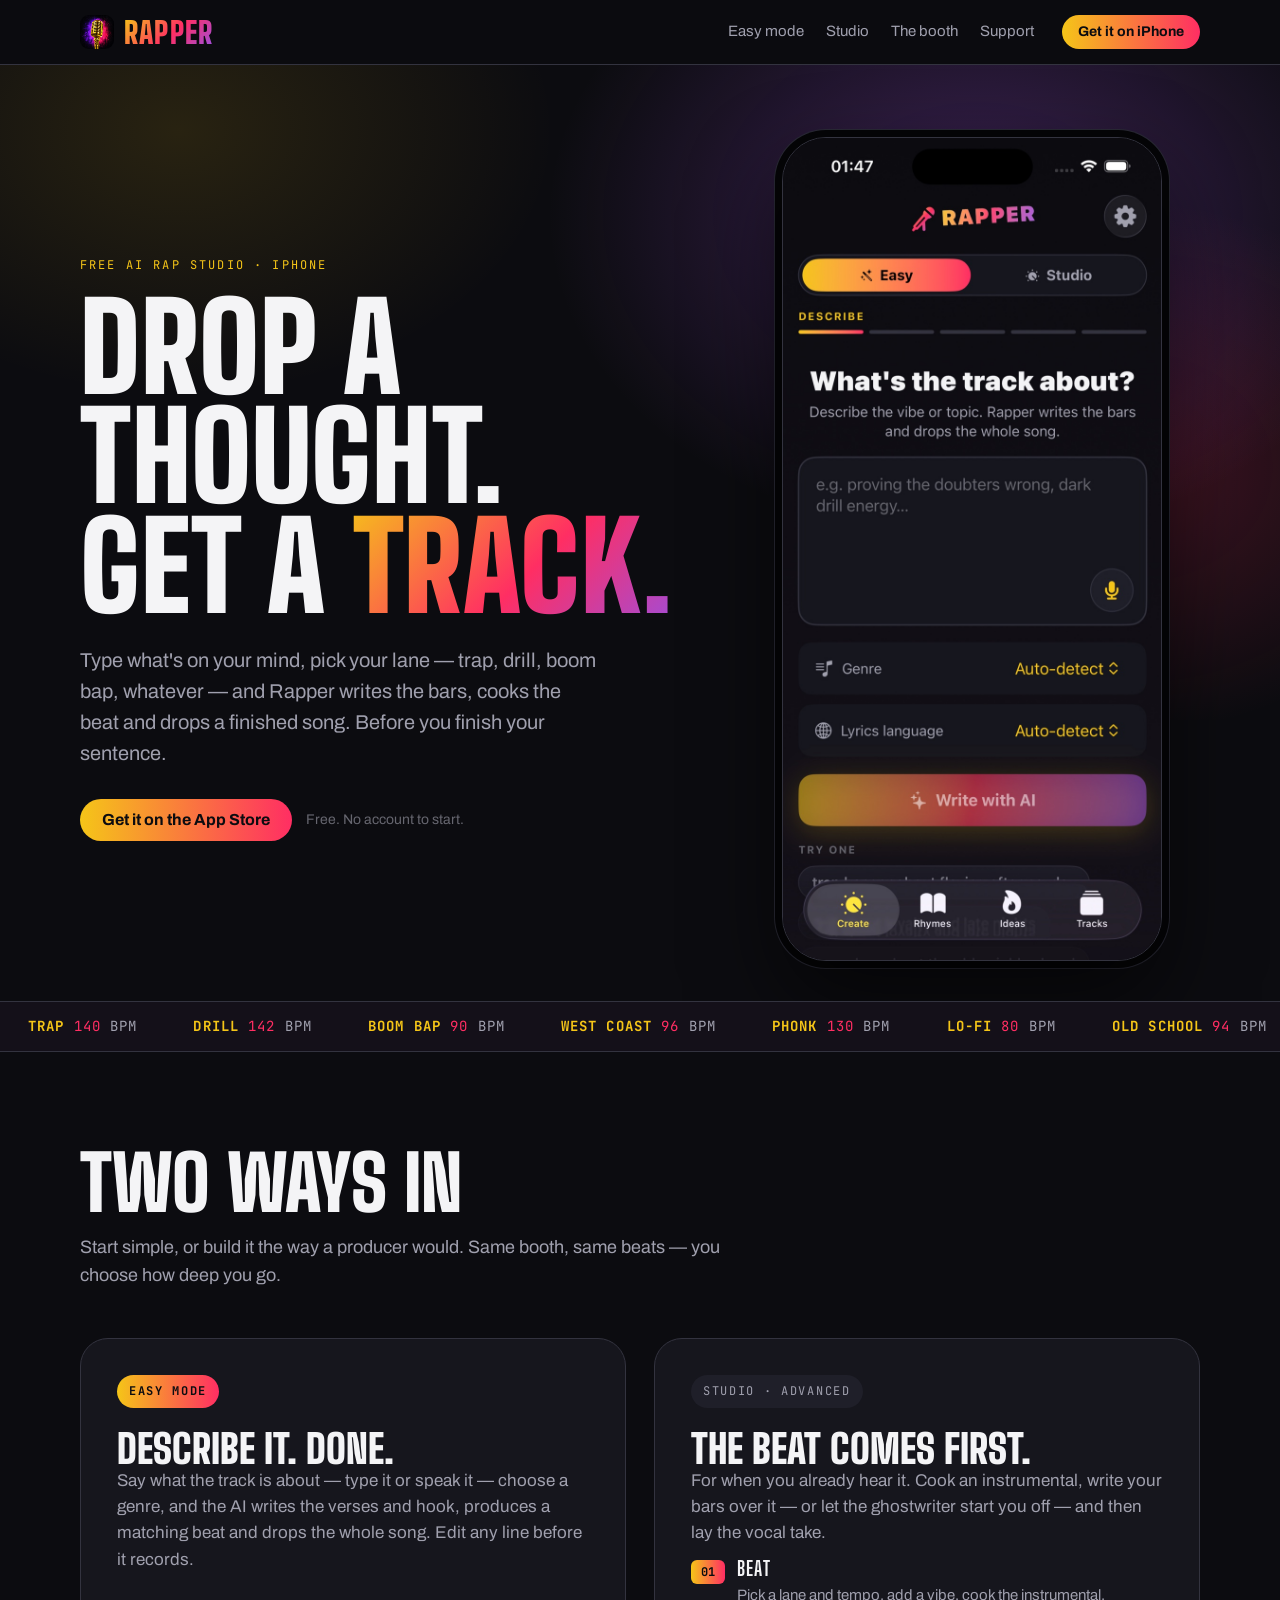
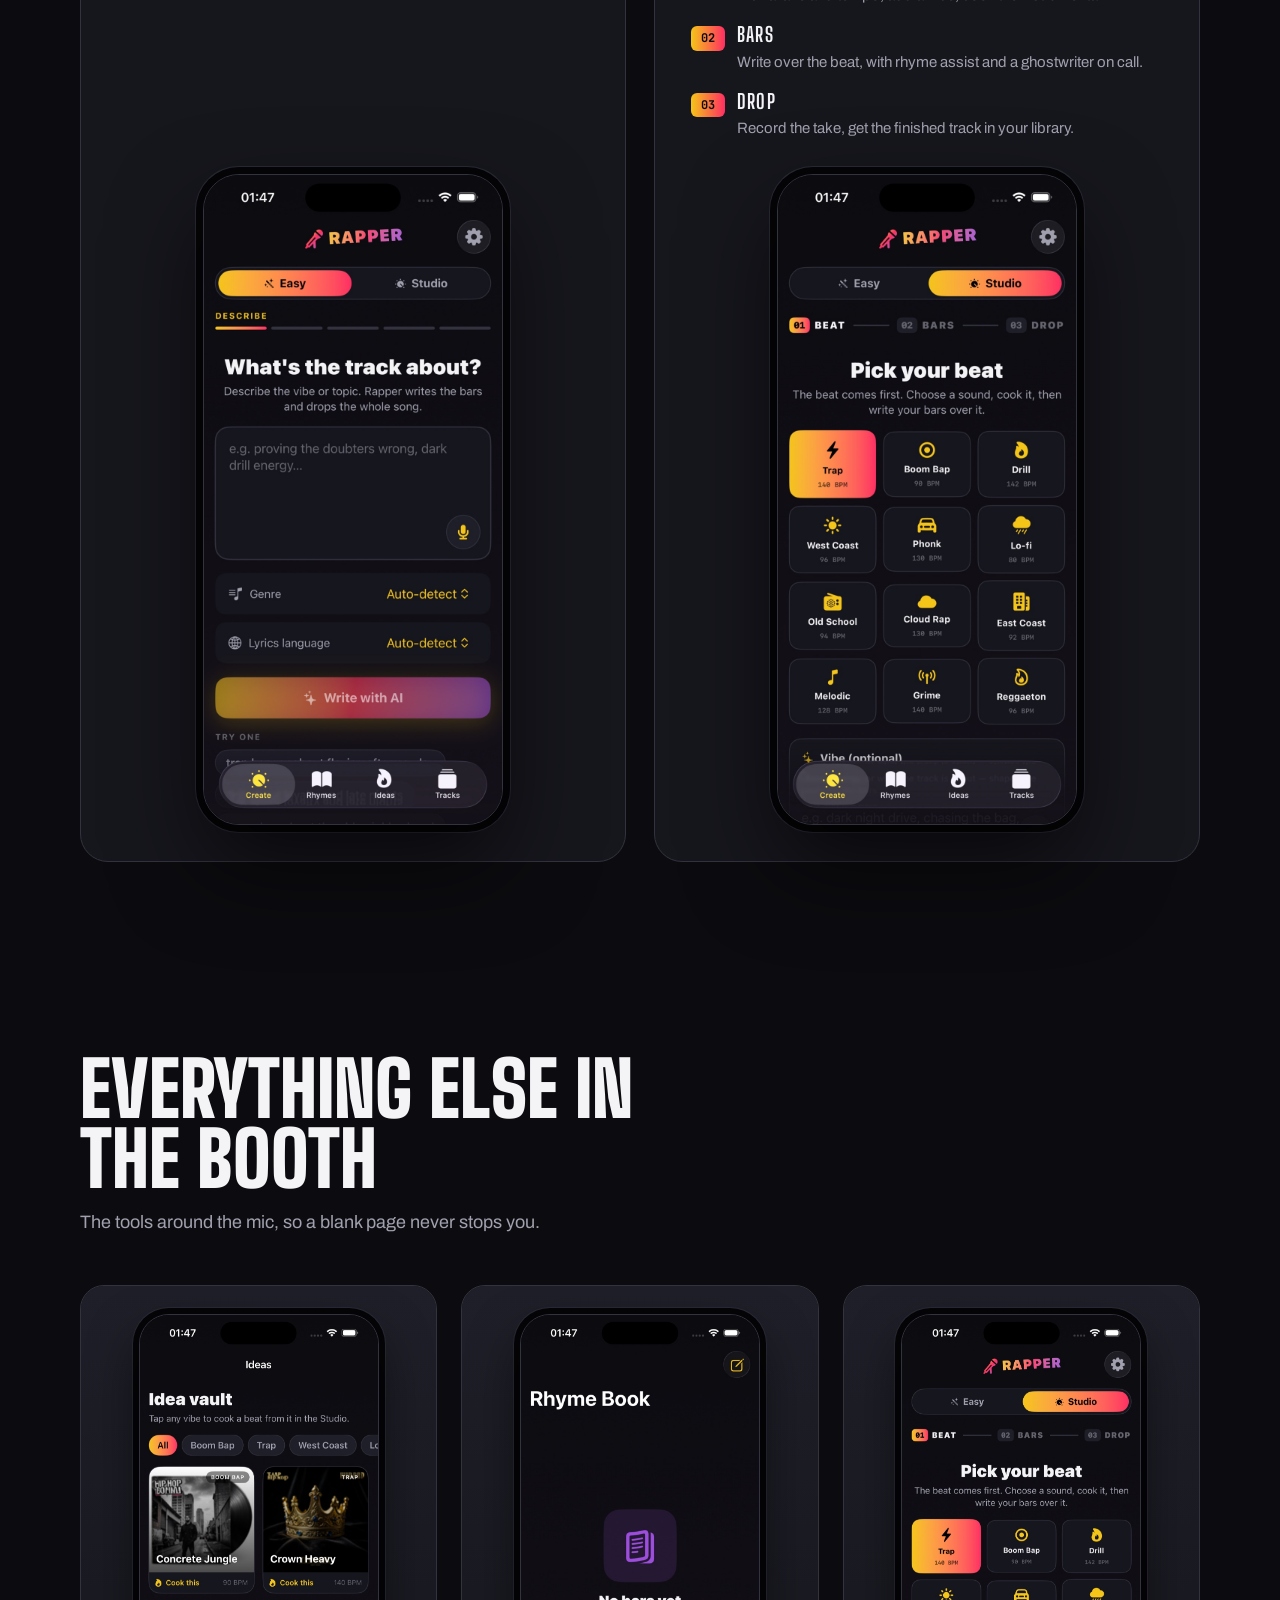
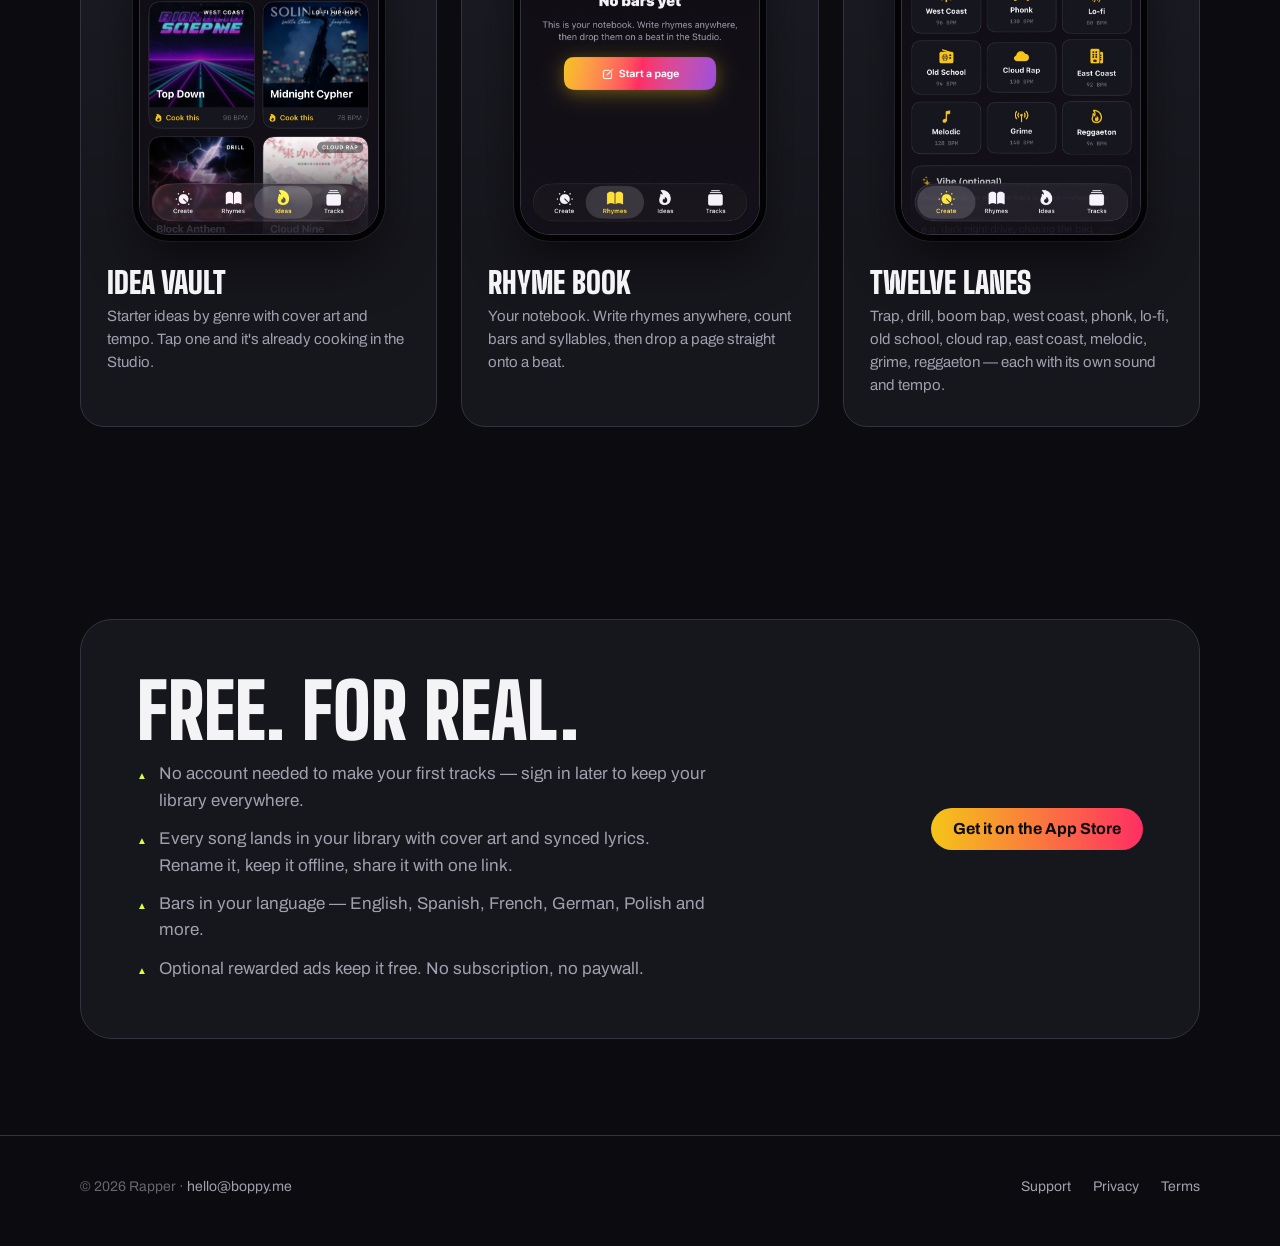
==== commit ca508326: "Proper device screenshots: true 2x assets, full phones, no cropping" ====
--- a/index.html
+++ b/index.html
@@ -45,7 +45,7 @@
           <span class="cta-note">Free. No account to start.</span>
         </div>
       </div>
-      <div class="phone"><img src="/assets/shots/easy.png" alt="Rapper's Easy mode: describe the track, pick a genre, tap Write with AI" width="1000" height="2168"></div>
+      <div class="phone"><img src="/assets/shots/easy.jpg" alt="Rapper's Easy mode: describe the track, pick a genre, tap Write with AI" width="800" height="1734"></div>
     </div>
   </section>
 
@@ -69,7 +69,7 @@
             <h3>Describe it. Done.</h3>
             <p>Say what the track is about — type it or speak it — choose a genre, and the AI writes the verses and hook, produces a matching beat and drops the whole song. Edit any line before it records.</p>
           </div>
-          <div class="mode-shot"><div class="phone"><img src="/assets/shots/easy.png" alt="Easy mode describe screen" width="1000" height="2168" loading="lazy"></div></div>
+          <div class="mode-shot"><div class="phone"><img src="/assets/shots/easy.jpg" alt="Easy mode describe screen" width="800" height="1734" loading="lazy"></div></div>
         </article>
         <article class="mode" id="studio">
           <span class="tag">Studio · advanced</span>
@@ -82,7 +82,7 @@
               <li><span class="num">03</span><div><b>Drop</b><span>Record the take, get the finished track in your library.</span></div></li>
             </ol>
           </div>
-          <div class="mode-shot"><div class="phone"><img src="/assets/shots/studio.png" alt="Studio: pick your beat, twelve genres with tempos" width="1000" height="2168" loading="lazy"></div></div>
+          <div class="mode-shot"><div class="phone"><img src="/assets/shots/studio.jpg" alt="Studio: pick your beat, twelve genres with tempos" width="800" height="1734" loading="lazy"></div></div>
         </article>
       </div>
     </div>
@@ -96,15 +96,15 @@
       </div>
       <div class="booth">
         <article class="card">
-          <div class="shot"><div class="phone"><img src="/assets/shots/ideas.png" alt="Idea vault with starter ideas by genre" width="1000" height="2168" loading="lazy"></div></div>
+          <div class="shot"><div class="phone"><img src="/assets/shots/ideas.jpg" alt="Idea vault with starter ideas by genre" width="800" height="1734" loading="lazy"></div></div>
           <div class="body"><h3>Idea vault</h3><p>Starter ideas by genre with cover art and tempo. Tap one and it's already cooking in the Studio.</p></div>
         </article>
         <article class="card">
-          <div class="shot"><div class="phone"><img src="/assets/shots/rhymes.png" alt="Rhyme Book notebook" width="1000" height="2168" loading="lazy"></div></div>
+          <div class="shot"><div class="phone"><img src="/assets/shots/rhymes.jpg" alt="Rhyme Book notebook" width="800" height="1734" loading="lazy"></div></div>
           <div class="body"><h3>Rhyme Book</h3><p>Your notebook. Write rhymes anywhere, count bars and syllables, then drop a page straight onto a beat.</p></div>
         </article>
         <article class="card">
-          <div class="shot"><div class="phone"><img src="/assets/shots/studio.png" alt="Twelve genres from trap to reggaeton" width="1000" height="2168" loading="lazy"></div></div>
+          <div class="shot"><div class="phone"><img src="/assets/shots/studio.jpg" alt="Twelve genres from trap to reggaeton" width="800" height="1734" loading="lazy"></div></div>
           <div class="body"><h3>Twelve lanes</h3><p>Trap, drill, boom bap, west coast, phonk, lo-fi, old school, cloud rap, east coast, melodic, grime, reggaeton — each with its own sound and tempo.</p></div>
         </article>
       </div>
--- a/style.css
+++ b/style.css
@@ -93,10 +93,11 @@
 .cta-row { display: flex; flex-wrap: wrap; align-items: center; gap: 14px; }
 .cta-note { font-size: 14px; color: var(--muted); }
 .phone {
-  width: min(400px, 100%); aspect-ratio: 1000 / 2168; overflow: hidden; margin: 0 auto; border-radius: 44px; overflow: hidden;
-  border: 1px solid var(--border); box-shadow: 0 40px 90px rgba(0,0,0,.6), 0 0 0 6px #050507;
-  background: #050507;
-}
+  width: min(380px, 100%); aspect-ratio: 800 / 1734; margin: 0 auto;
+  border-radius: 44px; overflow: hidden; background: #050507;
+  border: 1px solid var(--border); box-shadow: 0 40px 90px rgba(0,0,0,.6), 0 0 0 7px #050507, 0 0 0 8px #2a2a36;
+}
+.phone img { width: 100%; height: 100%; object-fit: cover; }
 .hero .phone { animation: float 7s ease-in-out infinite; }
 @keyframes float { 0%, 100% { transform: translateY(0) rotate(-1.2deg); } 50% { transform: translateY(-12px) rotate(-1.2deg); } }
 
@@ -126,7 +127,7 @@
 .modes { display: grid; grid-template-columns: 1fr 1fr; gap: 28px; }
 .mode {
   background: var(--surface); border: 1px solid var(--border); border-radius: 28px;
-  padding: 36px; display: grid; grid-template-rows: auto auto 1fr; gap: 22px;
+  padding: 36px; display: flex; flex-direction: column; gap: 22px;
 }
 .mode .tag {
   display: inline-flex; align-items: center; gap: 8px; width: max-content;
@@ -144,15 +145,14 @@
 }
 .stages b { font-family: var(--display); font-size: 20px; letter-spacing: .06em; text-transform: uppercase; }
 .stages span { display: block; color: var(--text-2); font-size: 15px; }
-.mode .phone { width: min(340px, 100%); border-radius: 34px; margin-top: 8px; }
-.mode-shot { display: flex; justify-content: center; align-items: flex-start; overflow: hidden; height: 100%; max-height: 640px; min-height: 420px; align-self: stretch; border-radius: 24px 24px 0 0; margin: 0 -36px -36px; padding: 0 36px; }
-.mode-shot .phone { border-radius: 34px 34px 0 0; }
+.mode .phone { width: min(300px, 100%); border-radius: 36px; }
+.mode-shot { margin-top: auto; padding-top: 12px; display: flex; justify-content: center; }
 
 /* booth */
 .booth { display: grid; grid-template-columns: repeat(3, 1fr); gap: 24px; }
 .card { background: var(--surface); border: 1px solid var(--border); border-radius: 24px; overflow: hidden; }
-.card .shot { height: 470px; overflow: hidden; display: flex; justify-content: center; align-items: flex-start; padding: 28px 28px 0; background: linear-gradient(180deg, var(--surface-2), var(--surface)); }
-.card .phone { width: 280px; border-radius: 30px; box-shadow: 0 24px 50px rgba(0,0,0,.55); }
+.card .shot { display: flex; justify-content: center; padding: 28px 28px 8px; background: linear-gradient(180deg, var(--surface-2), var(--surface)); }
+.card .phone { width: 240px; border-radius: 30px; box-shadow: 0 24px 50px rgba(0,0,0,.55), 0 0 0 6px #050507, 0 0 0 7px #2a2a36; }
 .card .body { padding: 24px 26px 28px; }
 .card h3 { font-family: var(--display); font-weight: 900; text-transform: uppercase; font-size: 30px; margin: 0 0 8px; line-height: 1; }
 .card p { color: var(--text-2); margin: 0; font-size: 15px; }
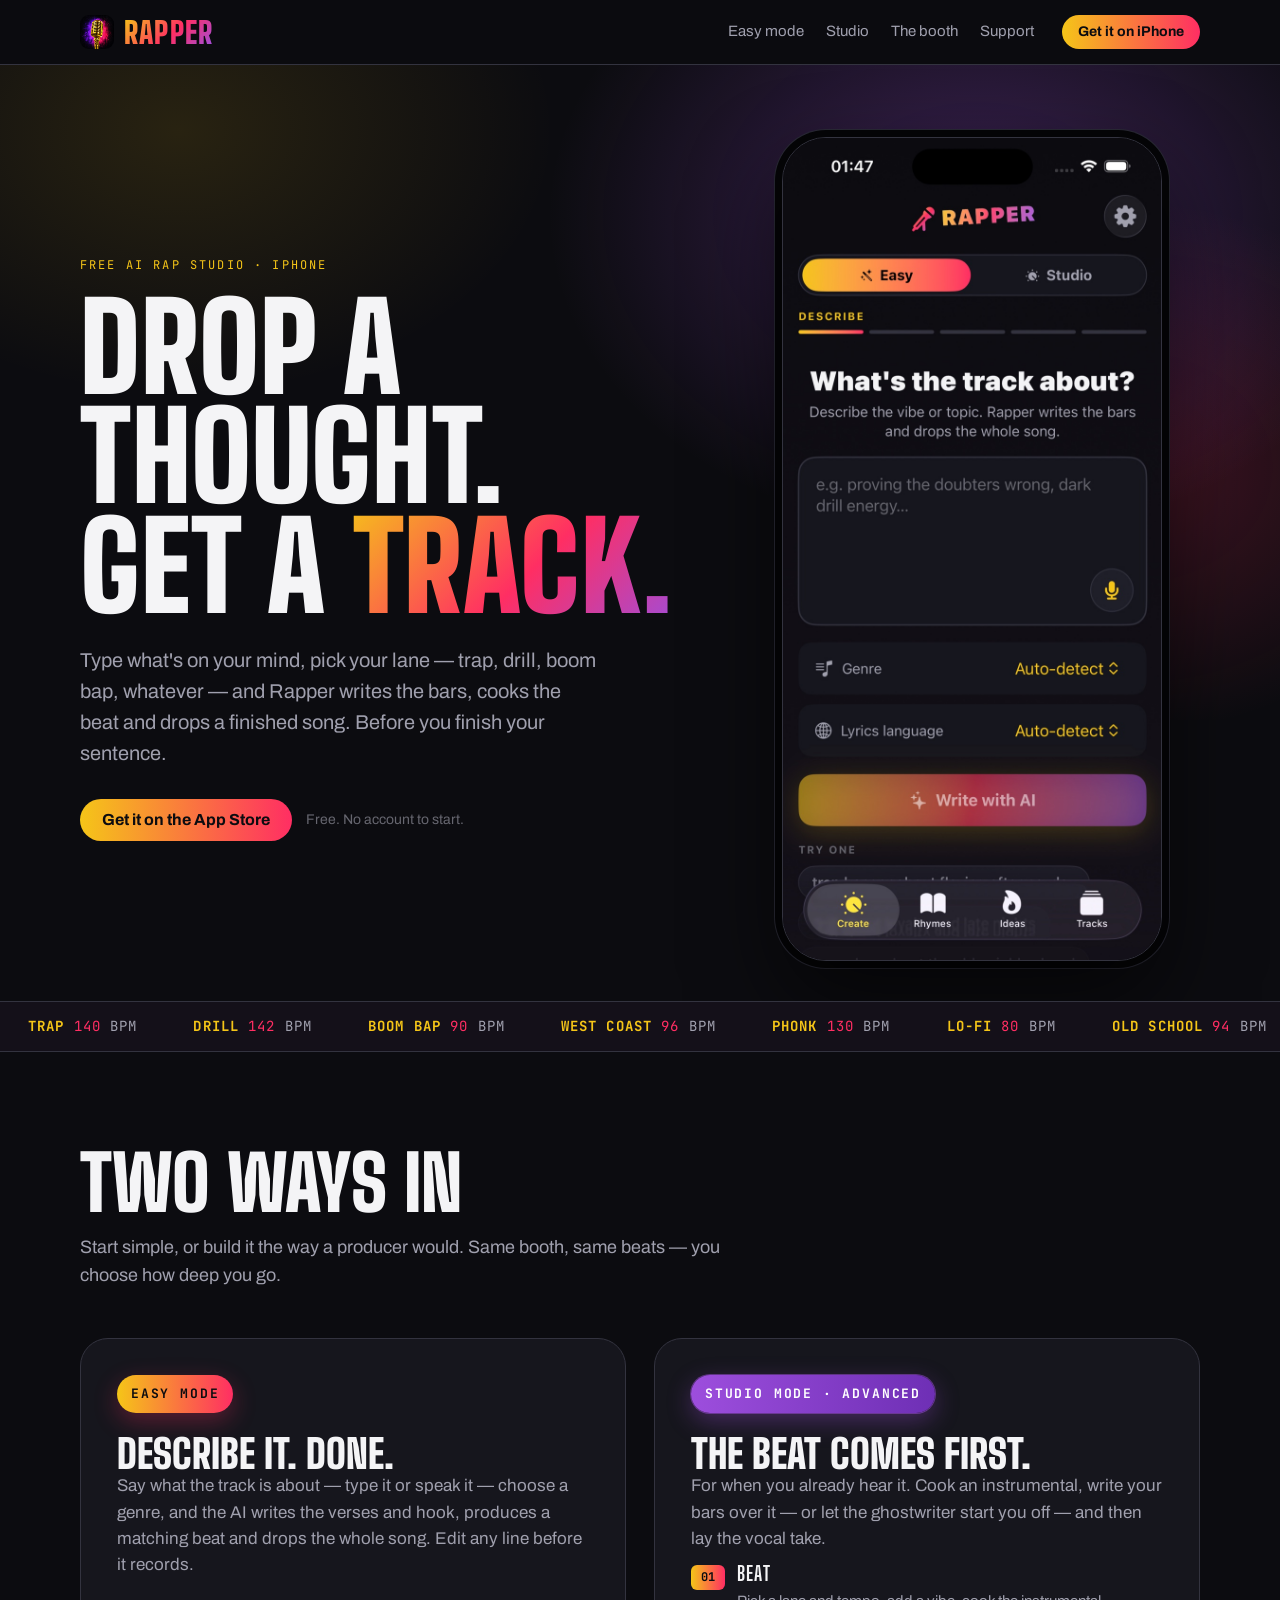
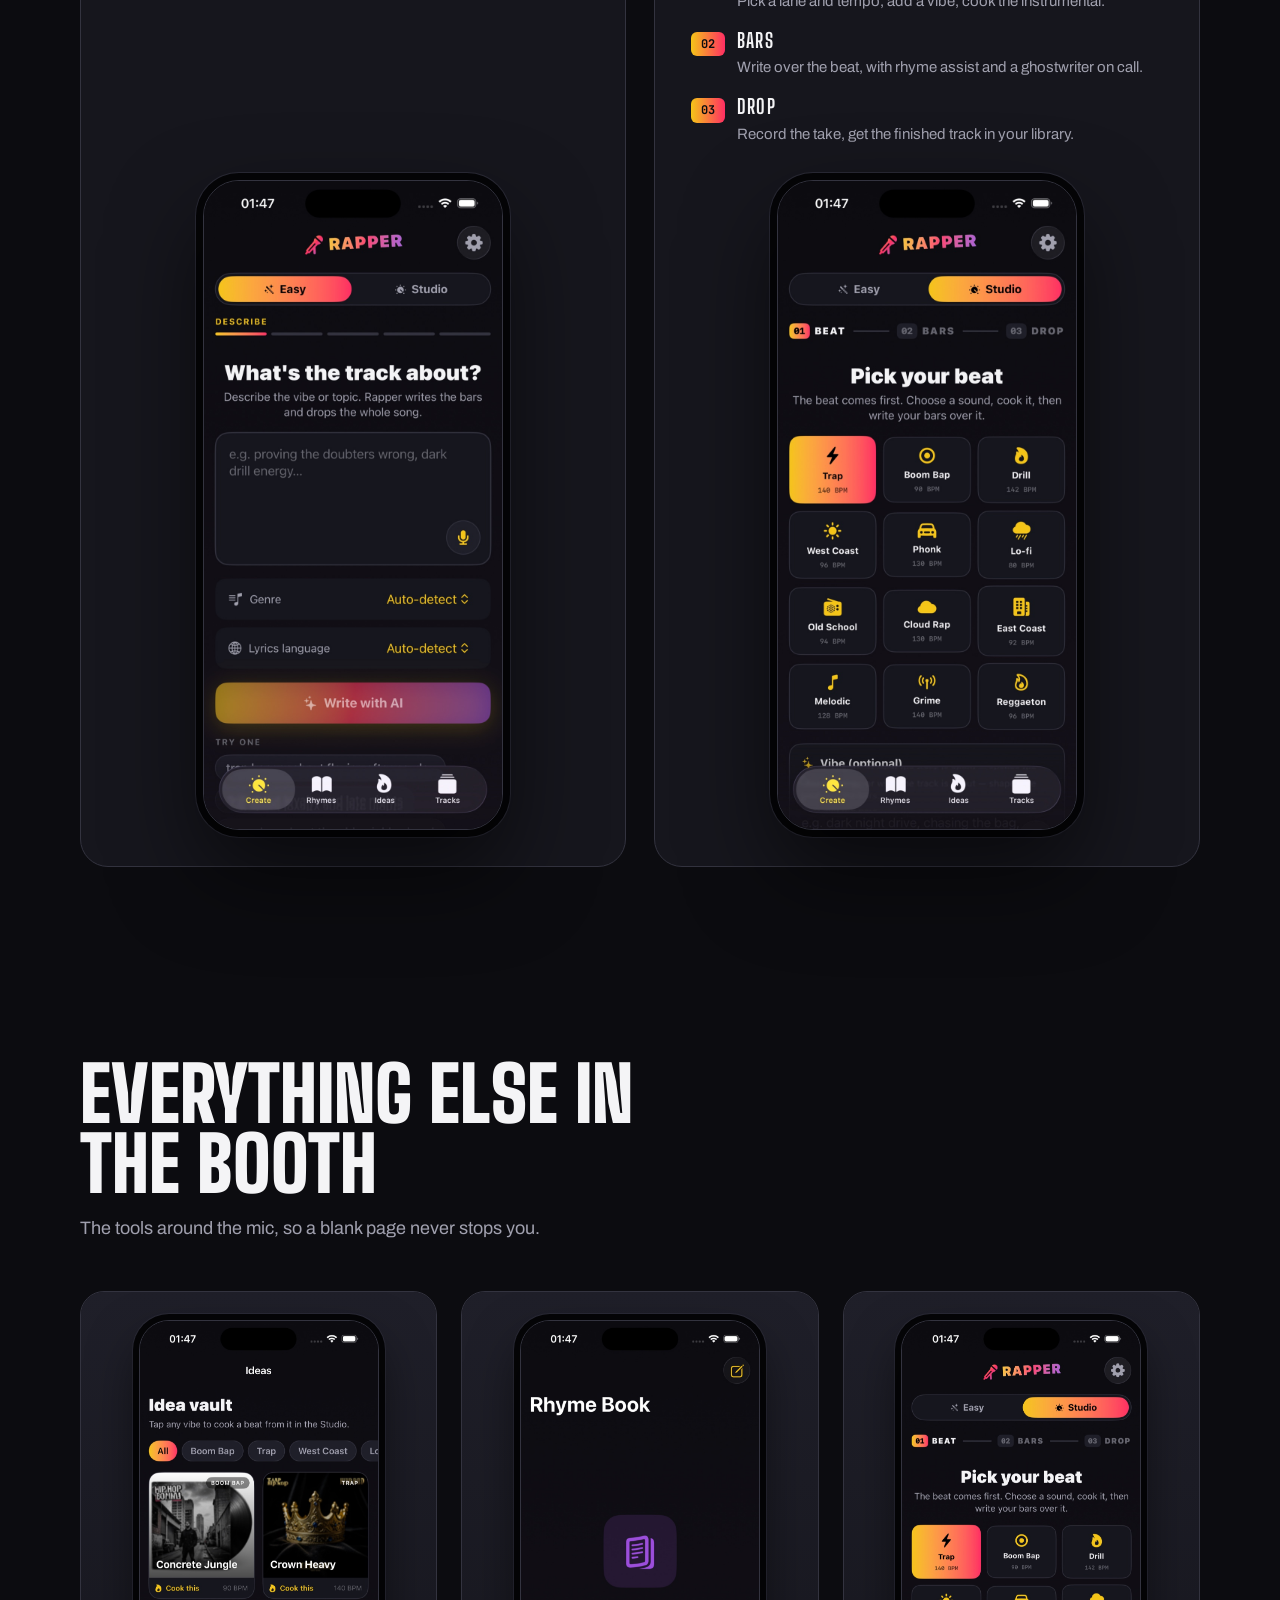
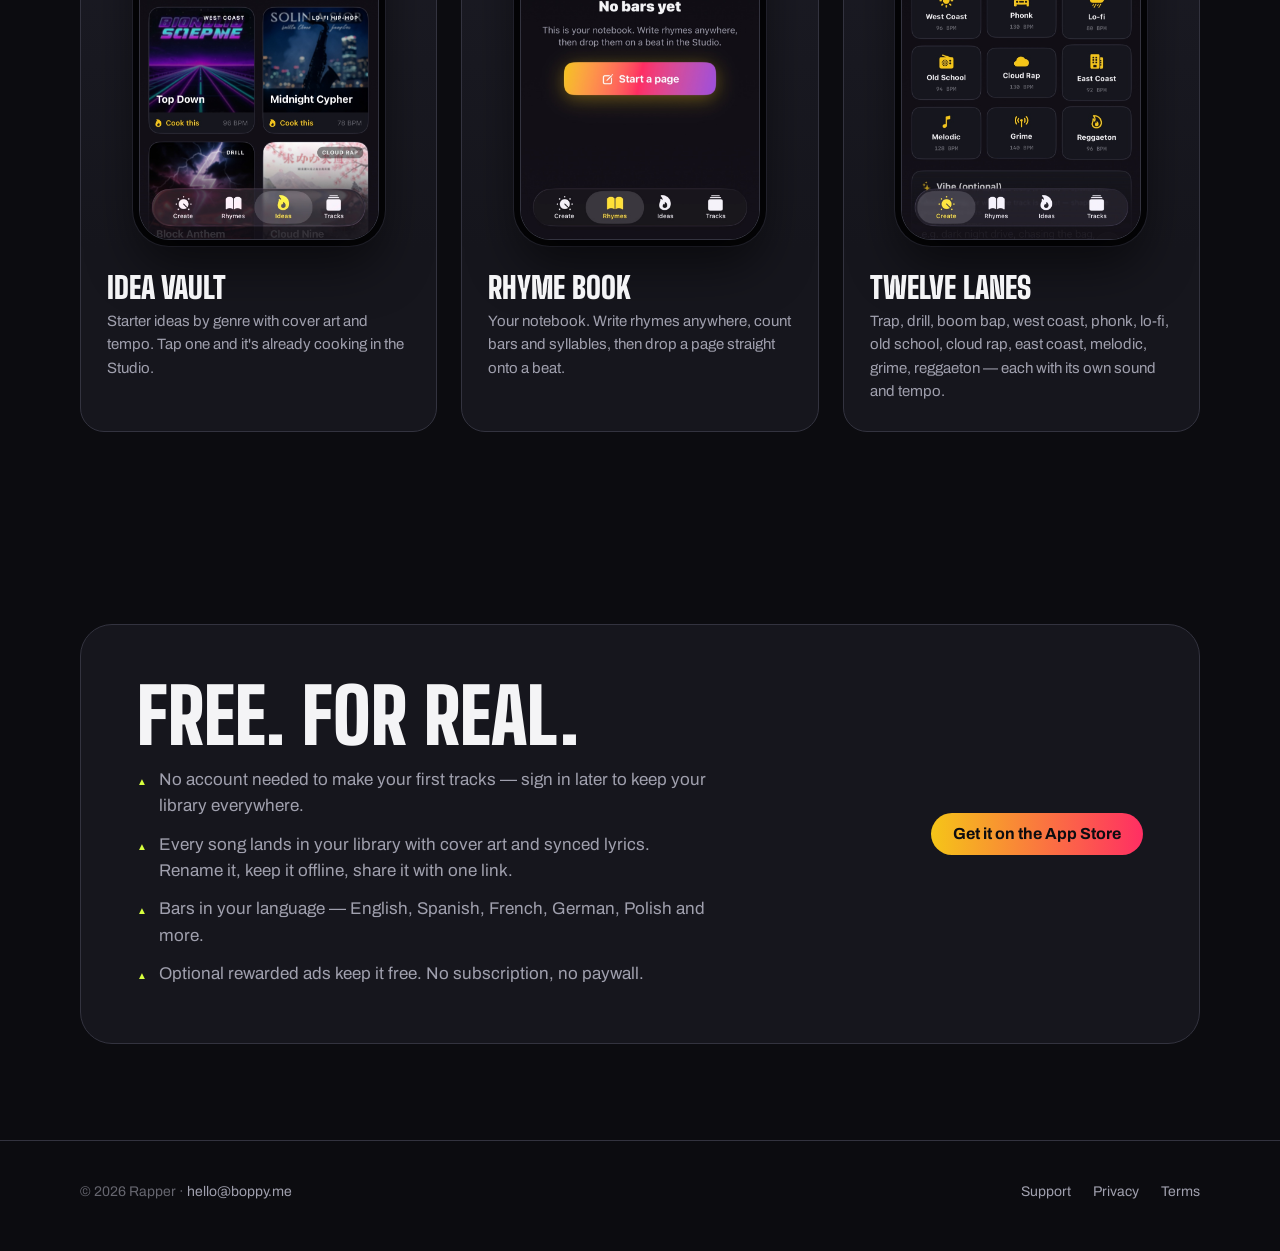
==== commit f13020fc: "Make the Studio mode tag as prominent as Easy (violet)" ====
--- a/index.html
+++ b/index.html
@@ -16,7 +16,7 @@
 <link rel="preconnect" href="https://fonts.googleapis.com">
 <link rel="preconnect" href="https://fonts.gstatic.com" crossorigin>
 <link href="https://fonts.googleapis.com/css2?family=Big+Shoulders+Display:wght@900&family=Archivo:wght@400;700&family=JetBrains+Mono:wght@400;700&display=swap" rel="stylesheet">
-<link rel="stylesheet" href="/style.css">
+<link rel="stylesheet" href="/style.css?v=202608260823">
 </head>
 <body>
 
@@ -72,7 +72,7 @@
           <div class="mode-shot"><div class="phone"><img src="/assets/shots/easy.jpg" alt="Easy mode describe screen" width="800" height="1734" loading="lazy"></div></div>
         </article>
         <article class="mode" id="studio">
-          <span class="tag">Studio · advanced</span>
+          <span class="tag">Studio mode · advanced</span>
           <div>
             <h3>The beat comes first.</h3>
             <p>For when you already hear it. Cook an instrumental, write your bars over it — or let the ghostwriter start you off — and then lay the vocal take.</p>
--- a/style.css
+++ b/style.css
@@ -131,10 +131,12 @@
 }
 .mode .tag {
   display: inline-flex; align-items: center; gap: 8px; width: max-content;
-  font-family: var(--mono); font-size: 12px; letter-spacing: .14em; text-transform: uppercase;
-  padding: 7px 12px; border-radius: 999px; background: var(--surface-2); color: var(--text-2);
-}
-.mode .tag.hot { background: var(--warm); color: #0C0C10; font-weight: 700; }
+  font-family: var(--mono); font-size: 13px; font-weight: 700; letter-spacing: .14em; text-transform: uppercase;
+  padding: 9px 14px; border-radius: 999px; color: #fff;
+  background: linear-gradient(90deg, var(--violet), #6E2FB5);
+  box-shadow: 0 0 0 1px rgba(157, 78, 221, .5), 0 8px 24px rgba(157, 78, 221, .35);
+}
+.mode .tag.hot { background: var(--warm); color: #0C0C10; box-shadow: 0 8px 24px rgba(255, 46, 99, .3); }
 .mode h3 { font-family: var(--display); font-weight: 900; text-transform: uppercase; font-size: 40px; line-height: .95; margin: 0; }
 .mode p { color: var(--text-2); margin: 0; }
 .stages { list-style: none; padding: 0; margin: 6px 0 0; display: grid; gap: 12px; }
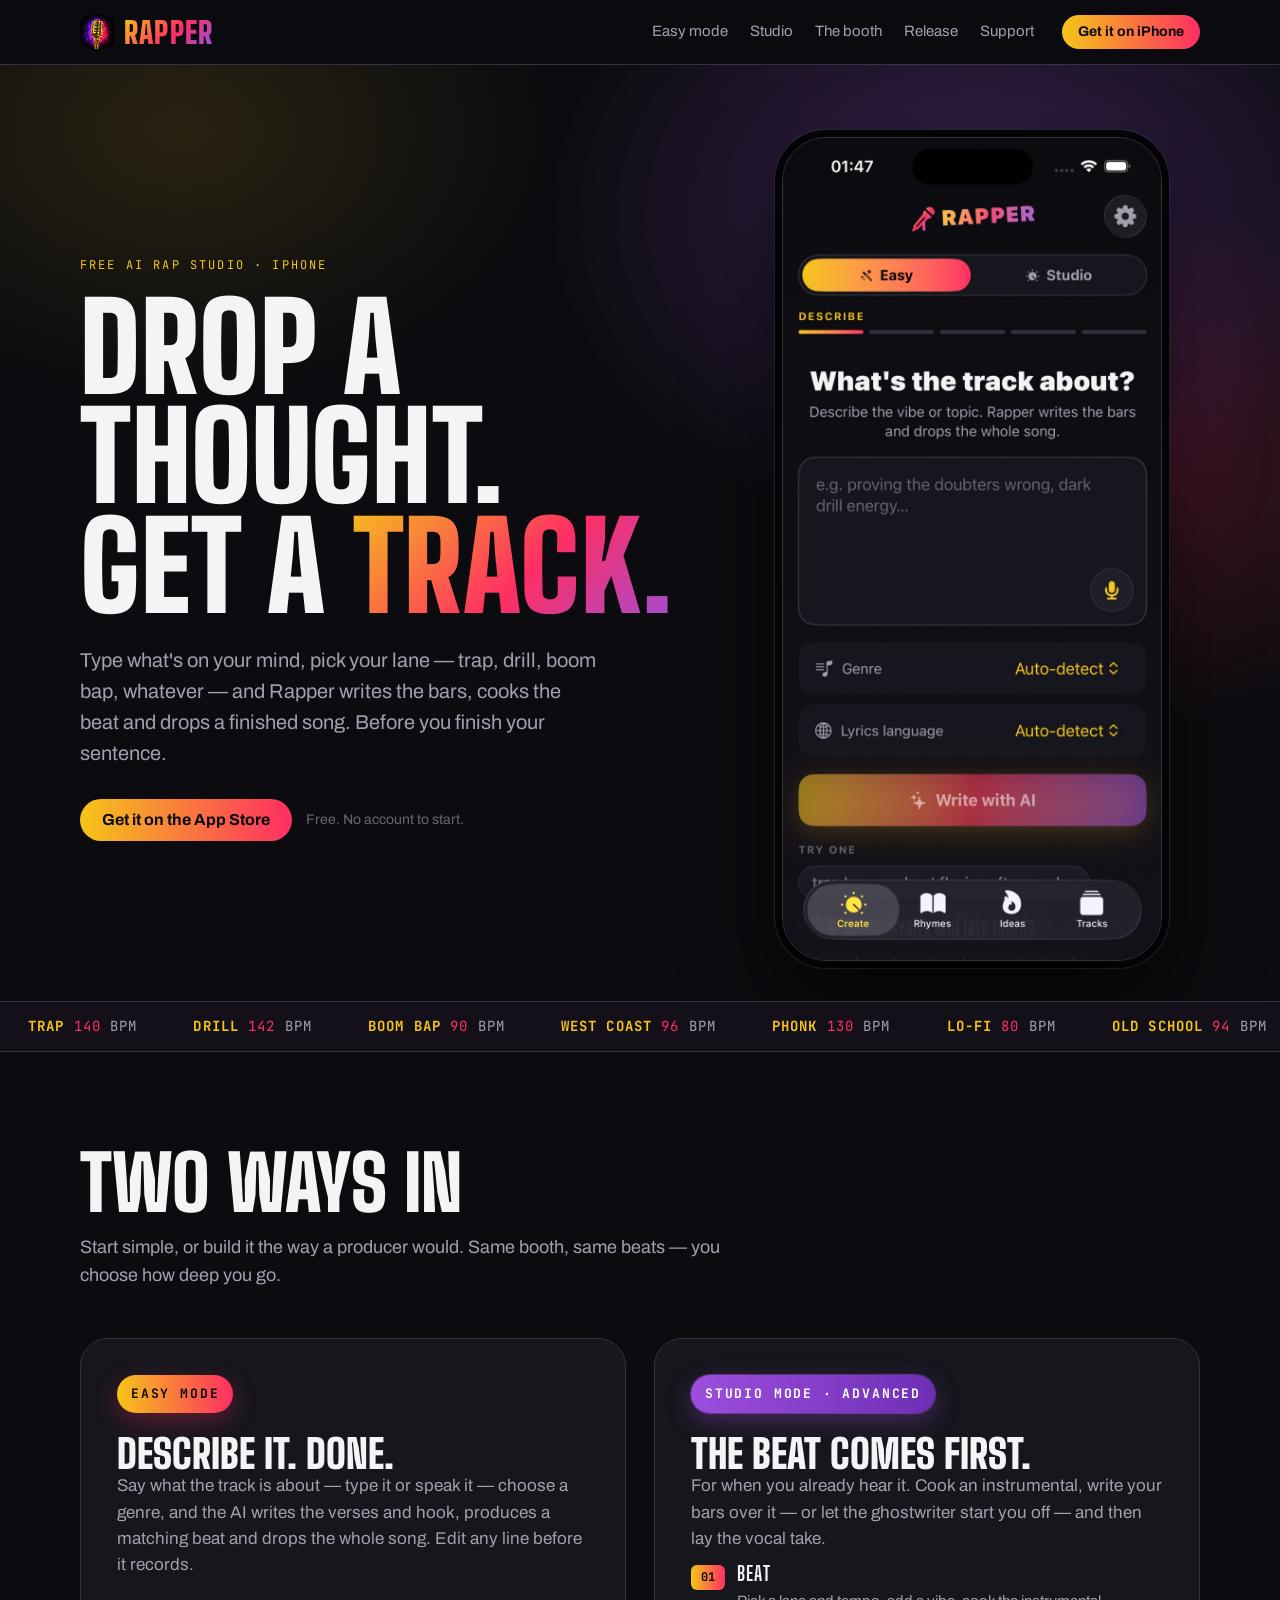
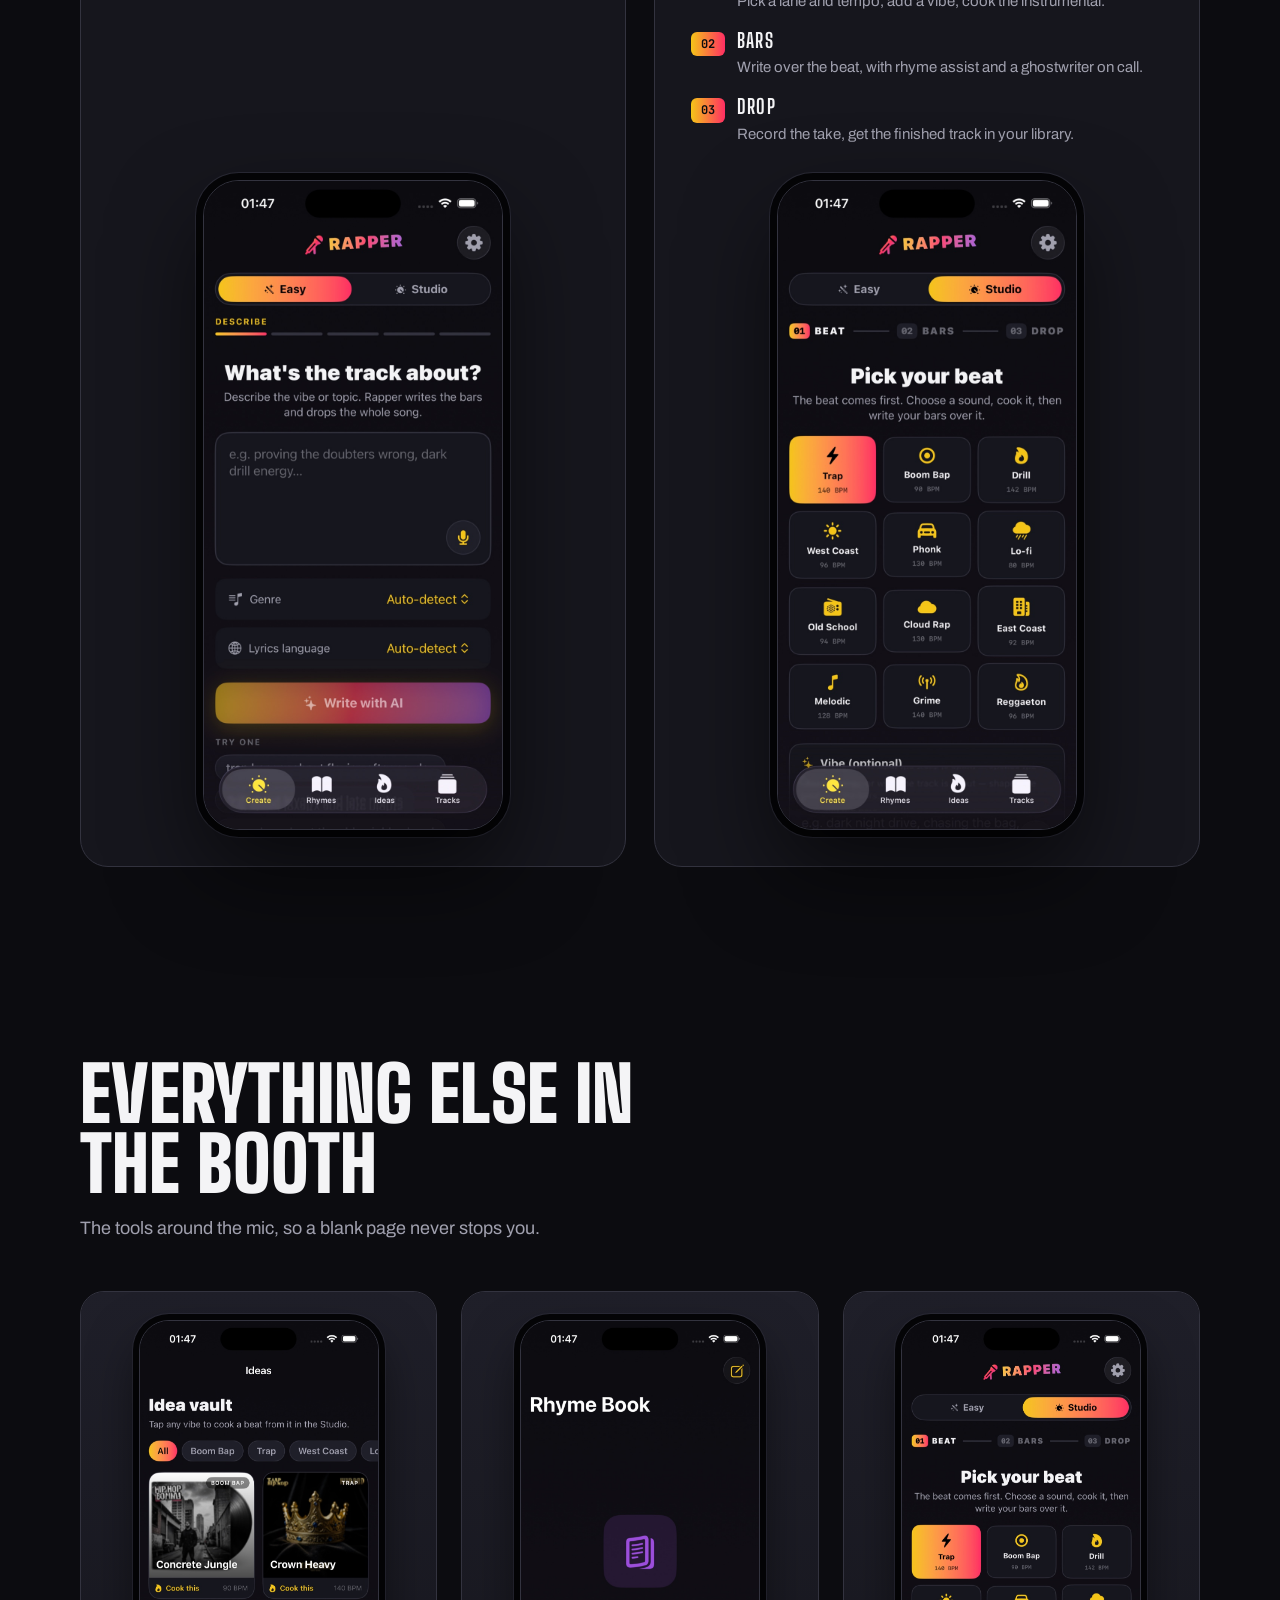
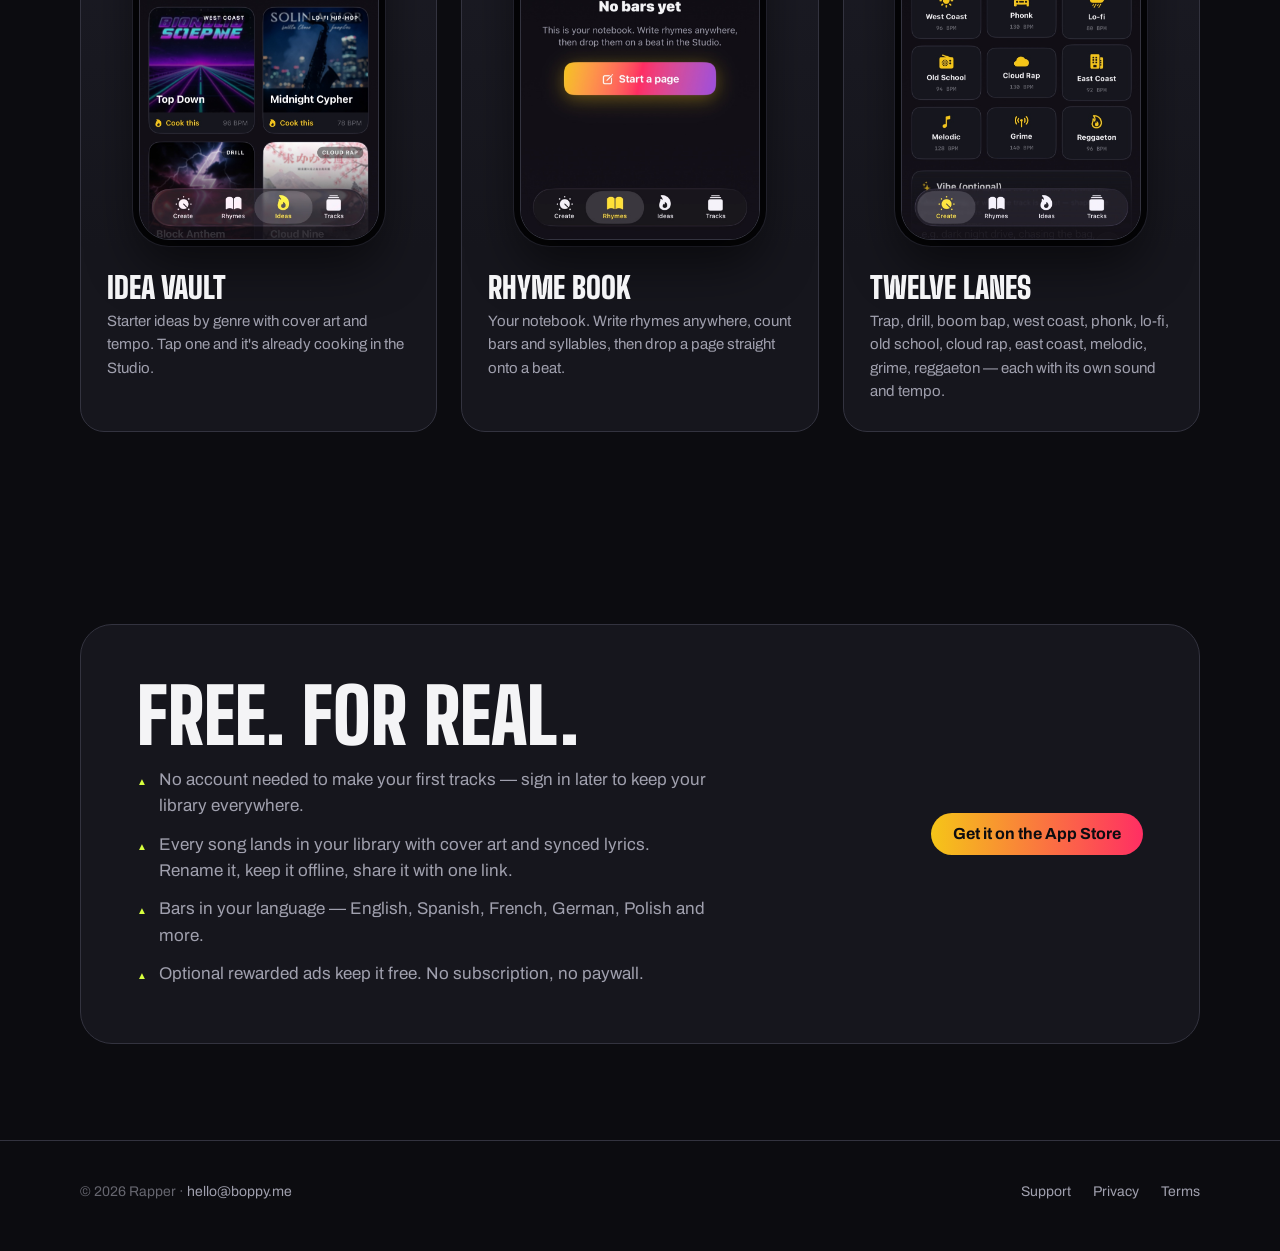
==== commit d920fe7d: "Add 'Release your track' guide — export, distributors, AI disclosure, honest audio-quality note" ====
--- a/index.html
+++ b/index.html
@@ -16,7 +16,7 @@
 <link rel="preconnect" href="https://fonts.googleapis.com">
 <link rel="preconnect" href="https://fonts.gstatic.com" crossorigin>
 <link href="https://fonts.googleapis.com/css2?family=Big+Shoulders+Display:wght@900&family=Archivo:wght@400;700&family=JetBrains+Mono:wght@400;700&display=swap" rel="stylesheet">
-<link rel="stylesheet" href="/style.css?v=202608260823">
+<link rel="stylesheet" href="/style.css?v=202608271322">
 </head>
 <body>
 
@@ -27,6 +27,7 @@
       <a href="#easy">Easy mode</a>
       <a href="#studio">Studio</a>
       <a href="#booth">The booth</a>
+      <a href="/release.html">Release</a>
       <a href="/support.html">Support</a>
     </nav>
     <a class="btn small" href="https://apps.apple.com/app/id6785290009">Get it on iPhone</a>
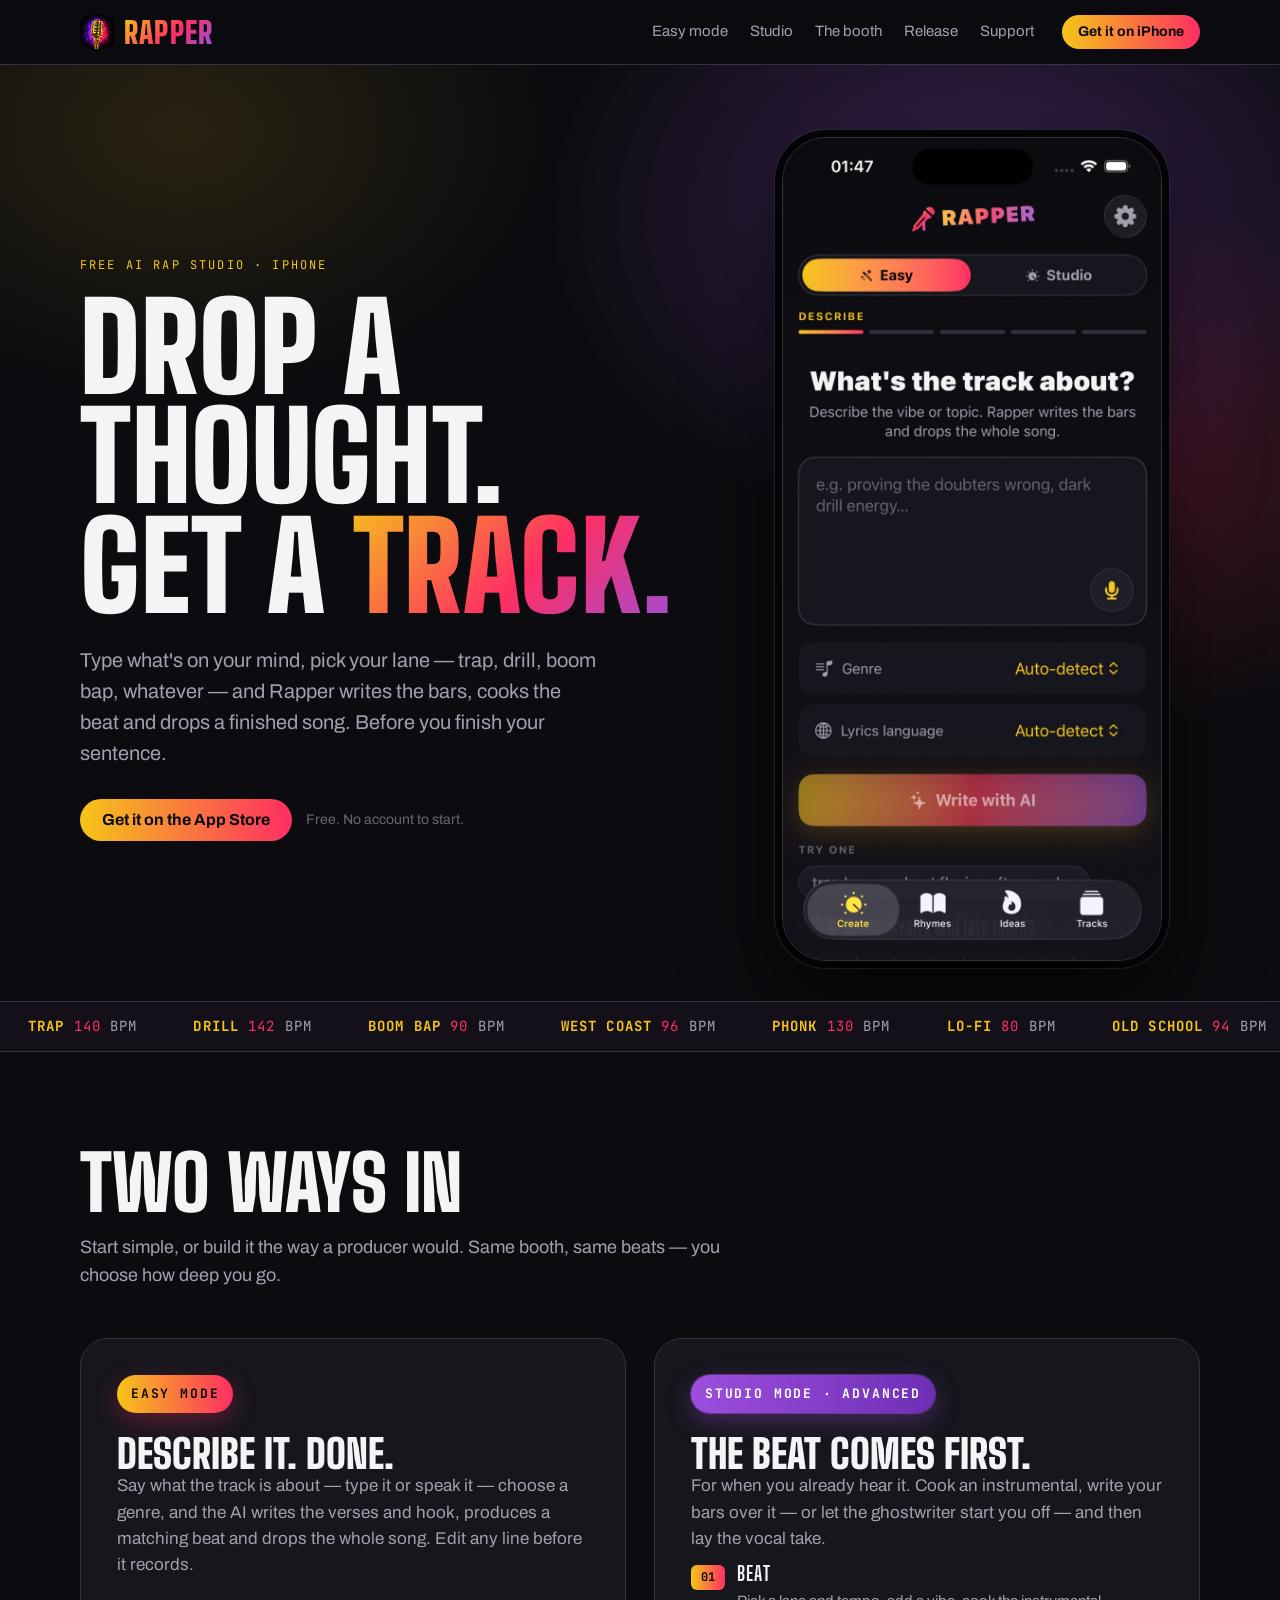
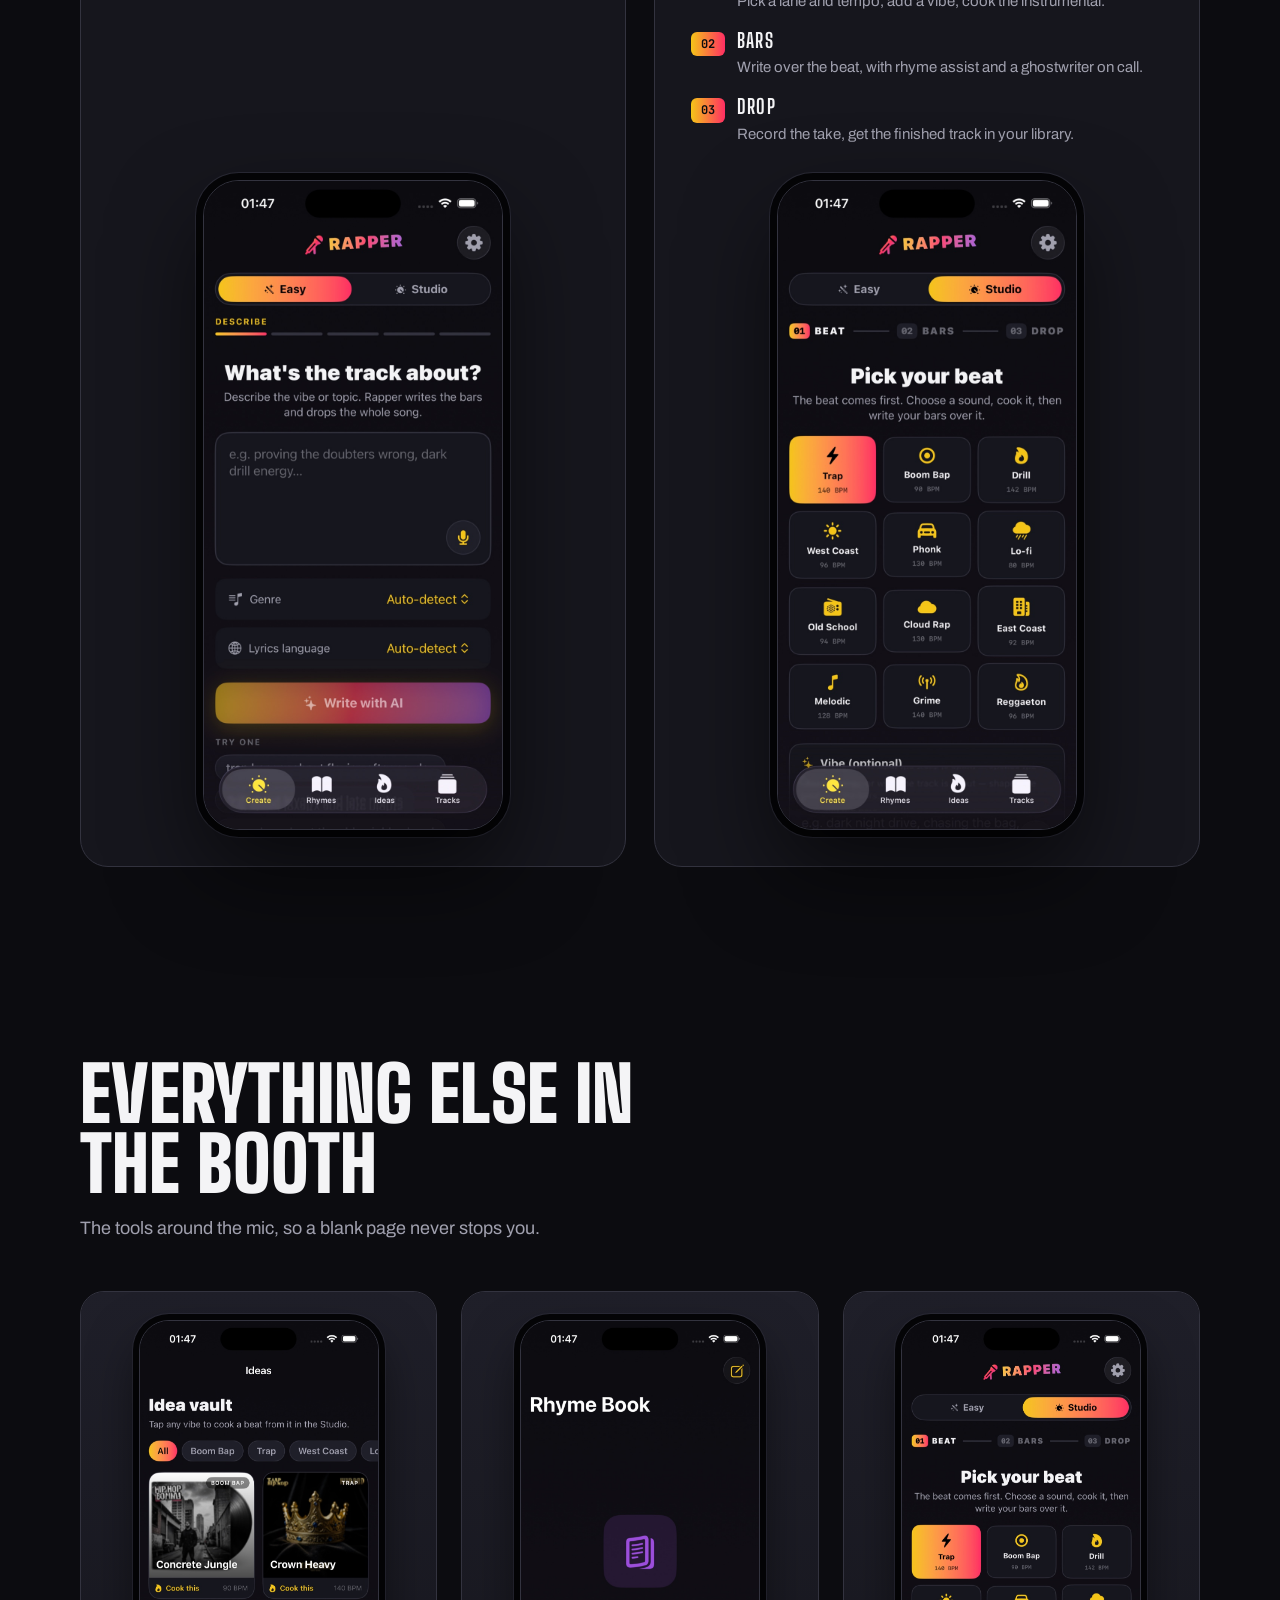
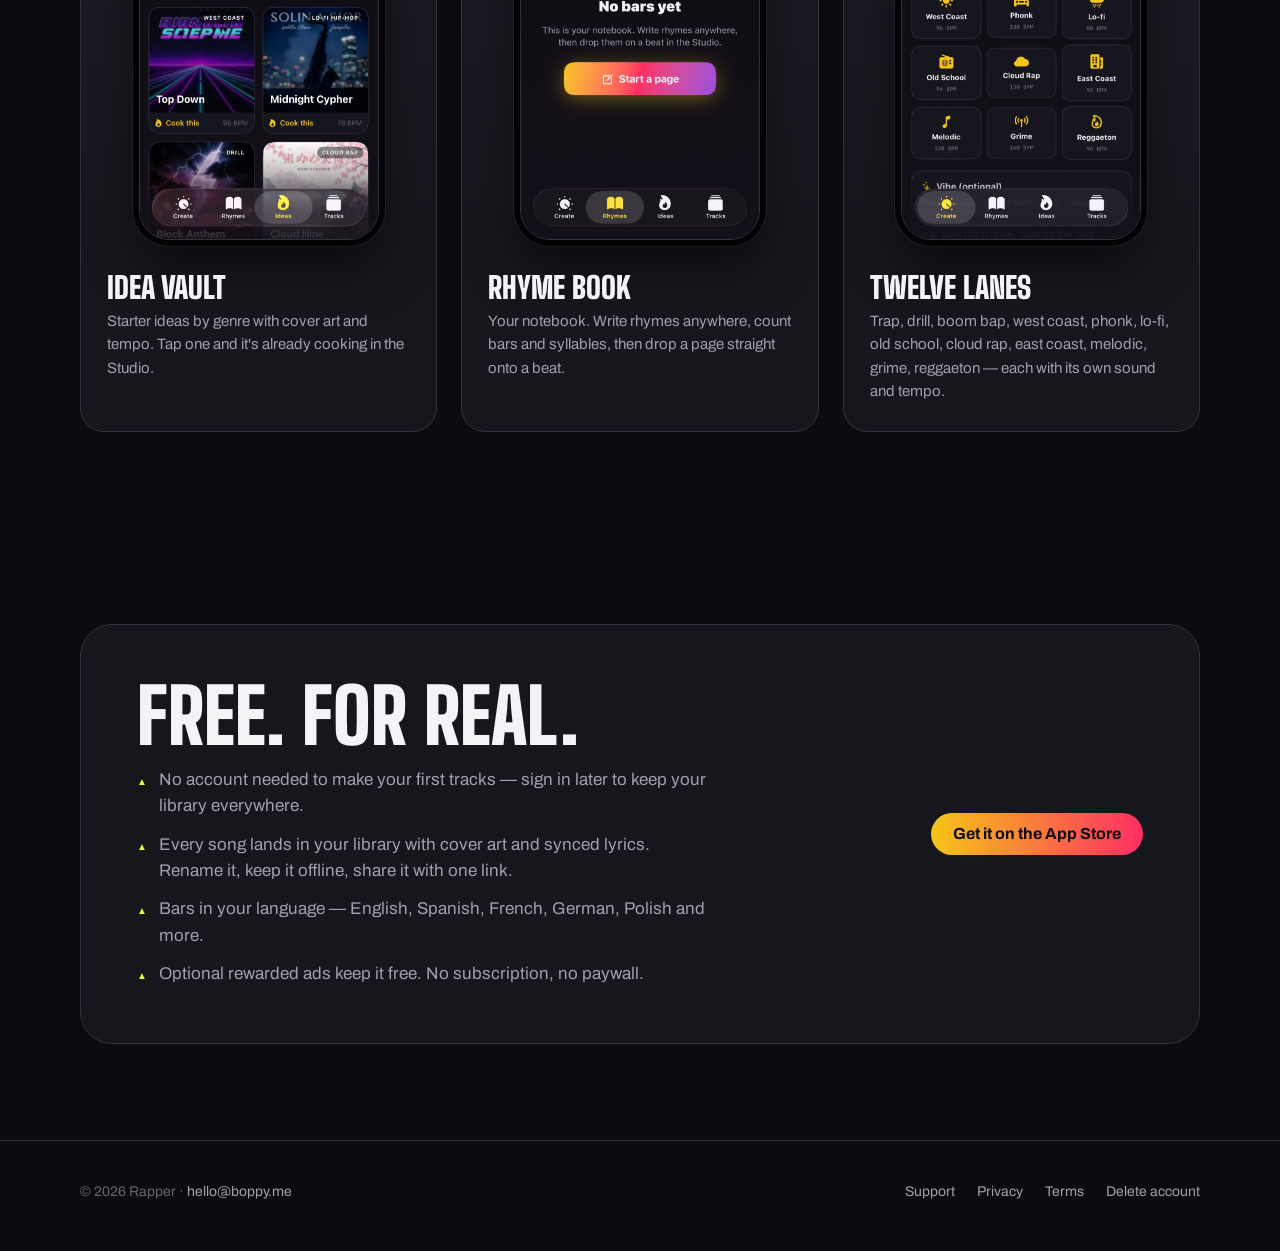
==== commit 80f1e269: "Add an account deletion page — Play blocked review without a working one Google Play refused to acce" ====
--- a/index.html
+++ b/index.html
@@ -139,6 +139,7 @@
       <a href="/support.html">Support</a>
       <a href="/privacy.html">Privacy</a>
       <a href="/terms.html">Terms</a>
+      <a href="/delete-account.html">Delete account</a>
     </nav>
   </div>
 </footer>
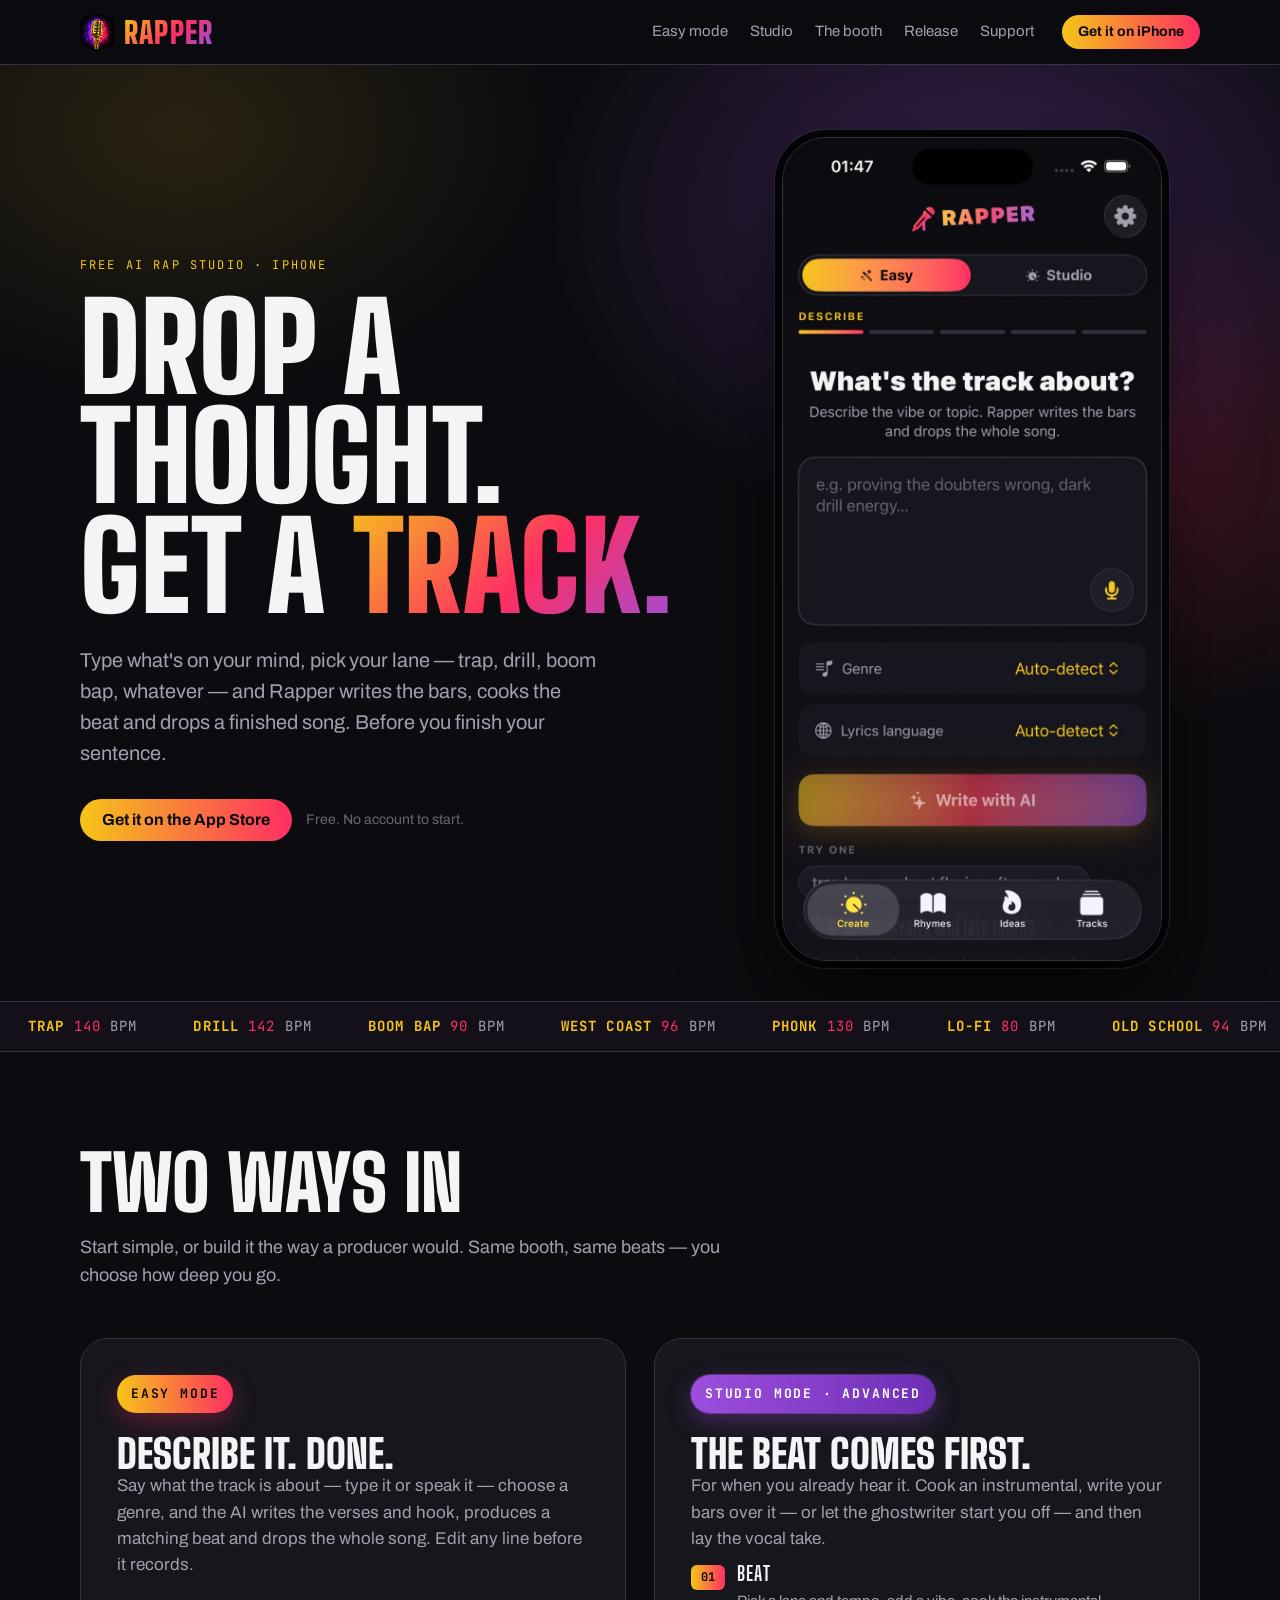
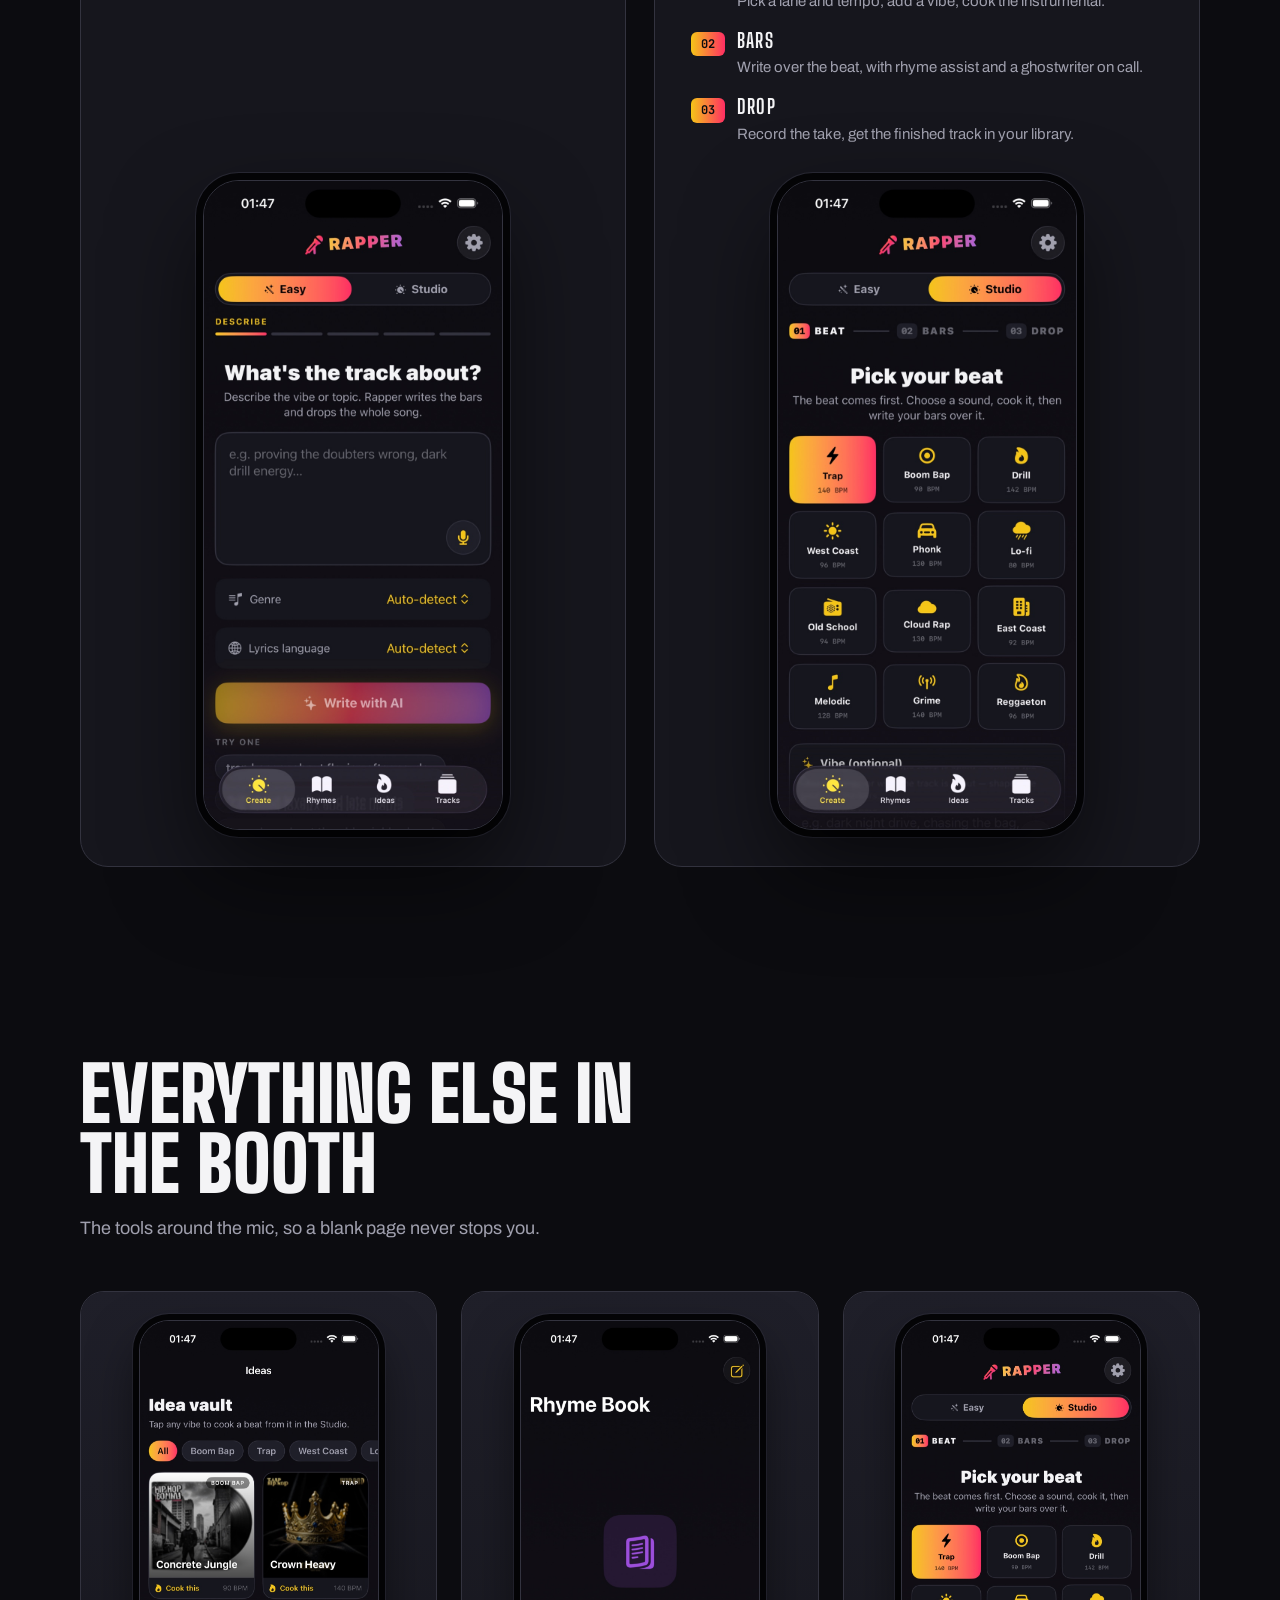
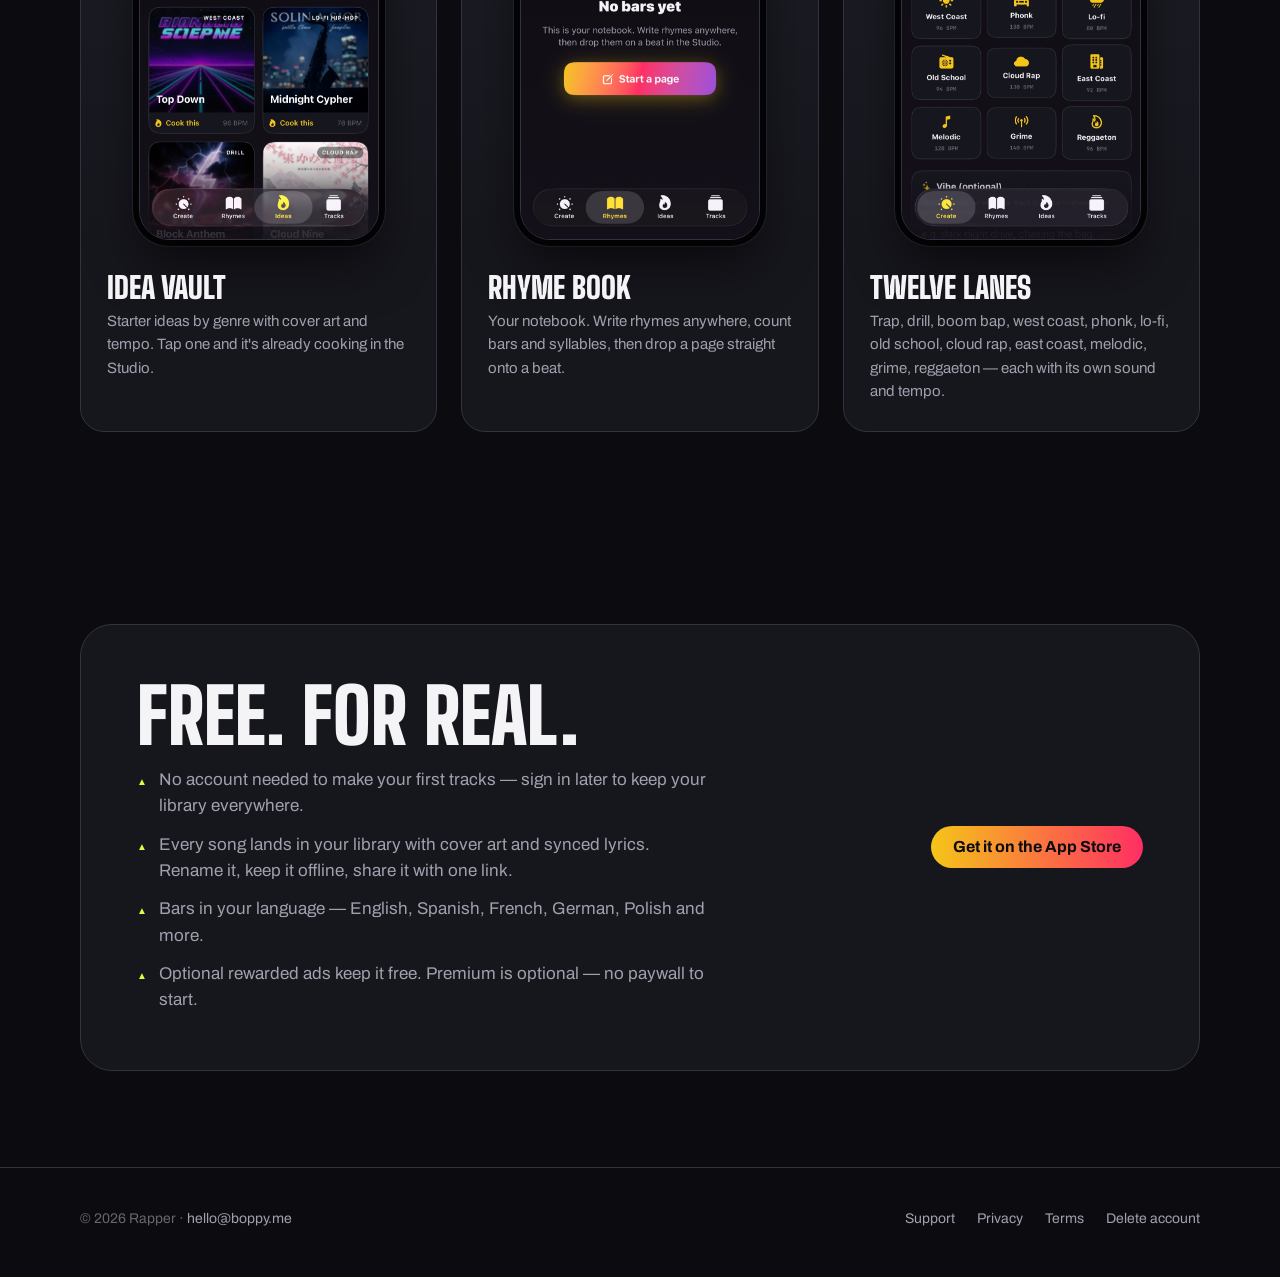
==== commit 4a8621d9: "Name GT Solutions as operator and add Premium terms (T967) Co-Authored-By: Claude Opus 5.5 <noreply@" ====
--- a/index.html
+++ b/index.html
@@ -121,7 +121,7 @@
             <li>No account needed to make your first tracks — sign in later to keep your library everywhere.</li>
             <li>Every song lands in your library with cover art and synced lyrics. Rename it, keep it offline, share it with one link.</li>
             <li>Bars in your language — English, Spanish, French, German, Polish and more.</li>
-            <li>Optional rewarded ads keep it free. No subscription, no paywall.</li>
+            <li>Optional rewarded ads keep it free. Premium is optional — no paywall to start.</li>
           </ul>
         </div>
         <div class="cta-row">
